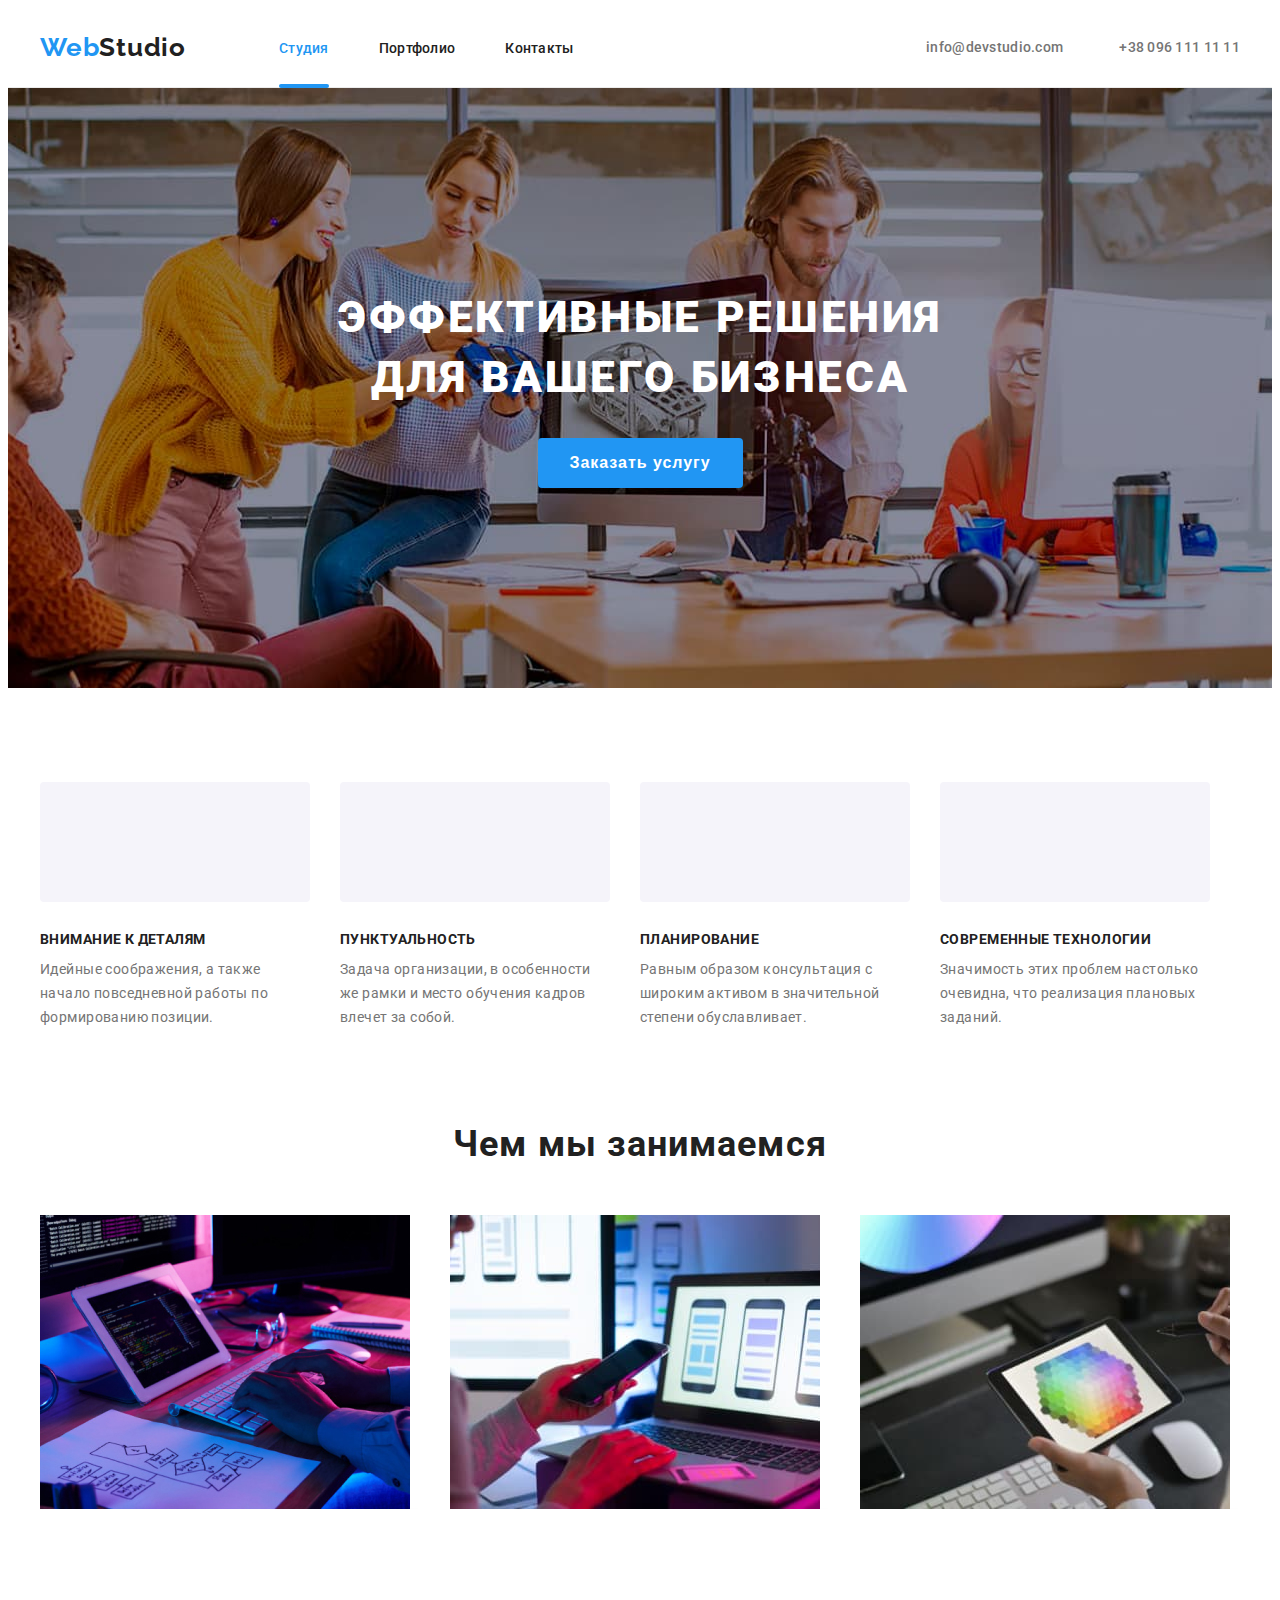
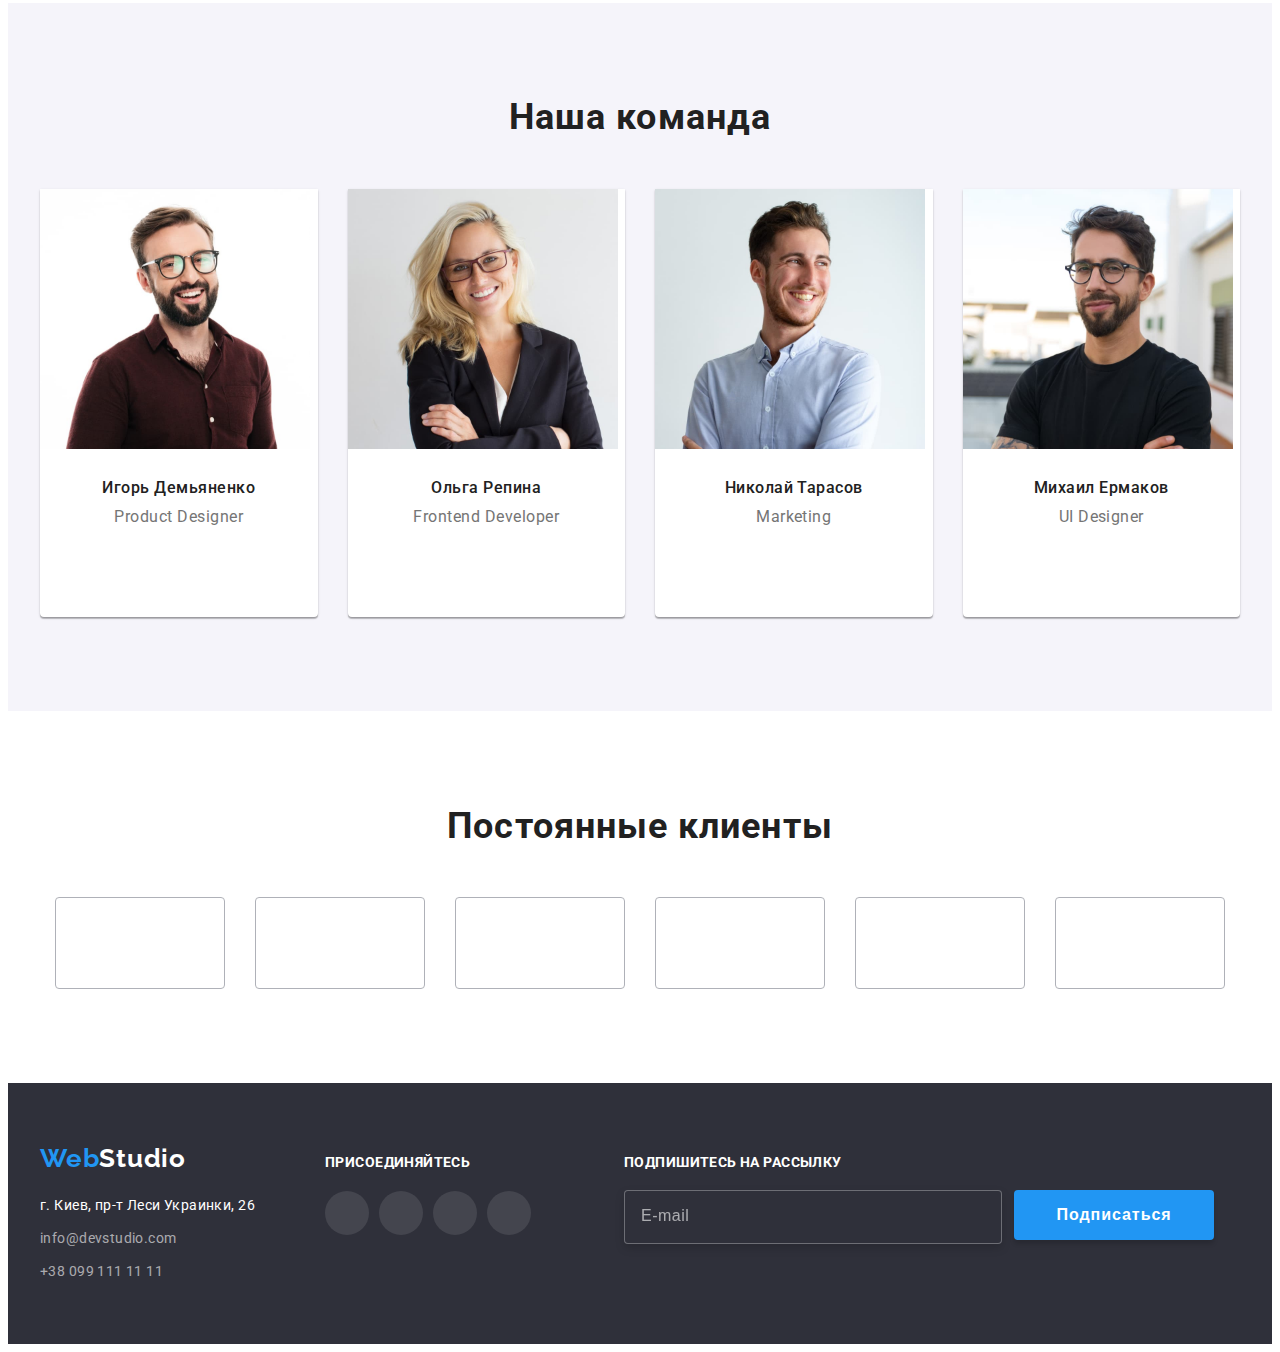
==== index.html @ c92bb2bb "HW-06" ====
<!DOCTYPE html>
<html lang="ru">

<head>
    <meta charset="UTF-8">
    <meta http-equiv="X-UA-Compatible" content="IE=edge">
    <meta name="viewport" content="width=device-width, initial-scale=1.0">
    <title>Web Studio</title>
    <!-- Custom styles start -->
    <link rel="stylesheet" href="./CSS/styles.css">
    <!-- Custom styles end -->
    <!-- fonts start -->
    <link rel="preconnect" href="https://fonts.googleapis.com">
    <link rel="preconnect" href="https://fonts.gstatic.com" crossorigin>
    <link
        href="https://fonts.googleapis.com/css2?family=Raleway:wght@700&family=Roboto:wght@400;500;700;900&display=swap"
        rel="stylesheet">
    <!-- fonts end-->
    <!-- Normalizer start -->
    <link rel="stylesheet" href="https://cdnjs.cloudflare.com/ajax/libs/modern-normalize/1.1.0/modern-normalize.min.css"
        integrity="sha512-wpPYUAdjBVSE4KJnH1VR1HeZfpl1ub8YT/NKx4PuQ5NmX2tKuGu6U/JRp5y+Y8XG2tV+wKQpNHVUX03MfMFn9Q=="
        crossorigin="anonymous" referrerpolicy="no-referrer" />
    <!-- Normalizer end -->
</head>

<body data-body>

    <!-- HEADER -->
    <header class="header">
        <div class="container header-container">
            <a class="logo header-logo link" href="./index.html">Web<span class="header-span">Studio</span></a>
            <nav class="nav-header">
                <ul class="header-list list">
                    <li class="header-list-item">
                        <a class="link header-link current-link" href="index.html">Студия</a>
                    </li>
                    <li class="header-list-item">
                        <a class="link header-link" href="portfolio.html">Портфолио</a>
                    </li>
                    <li class="header-list-item">
                        <a class="link header-link" href="Контакты">Контакты</a>
                    </li>
                </ul>
            </nav>
            <ul class="contact-list list">
                <li class="nav-item">
                    <a class="link contact-mail" href="mailto:info@devstudio.com">
                        <svg class="nav-icon" width="16px" height="12px">
                            <use href="./images/navigation.svg#icon-mail">
                            </use>
                        </svg>
                        info@devstudio.com</a>
                </li>
                <li class="nav-item">

                    <a class="link contact-tel" href="tel:+380961111111">
                        <svg class="nav-icon" width="16px" height="12px">
                            <use class href="./images//navigation.svg#icon-phone">
                            </use>
                        </svg>
                        +38 096 111 11 11</a>
                </li>
            </ul>

        </div>
    </header>
    <!-- MAIN CONTENT -->
    <main>
        <!-- HERO -->
        <section class="hero">
            <div class="container">
                <h1 class="hero-title">
                    Эффективные решения для вашего бизнеса
                </h1>
                <button class="btn hero-btn" type="button" data-modal-open>Заказать услугу</button>
            </div>
        </section>
        <!-- MODAL WINDOW -->
        <div class="backdrop is-hidden" data-modal>
            <div class="modal">
                <button class="modal-close-btn" type="button" data-modal-close>
                    <svg width="11" height="11">
                        <use href="./images/symbol.svg#icon-button-x"></use>
                    </svg>
                </button>
                <form class="modal-form">
                    <strong class="modal-title">Оставьте свои данные, мы вам перезвоним</strong>
                    <div class="modal-field">
                        <label for="name" class="form-label">Имя</label>
                        <div class="input-container">
                            <input type="text" name="name" id="name" class="form-item" autofocus>
                            <svg class="modal-svg" width="12px" height="12px">
                                <use href="./images/symbol.svg#icon-modal-name"></use>
                            </svg>
                        </div>
                    </div>
                    <div class="modal-field">
                        <label for="tel" class="form-label">Телефон</label>
                        <div class="input-container">
                            <input type="tel" name="tel" id="tel" class="form-item">
                            <svg class="modal-svg" width="12px" height="12px">
                                <use href="./images/symbol.svg#icon-modal-tel"></use>
                            </svg>
                        </div>
                    </div>
                    <div class="modal-field">
                        <label for="mail" class="form-label">Почта</label>
                        <div class="input-container">
                            <input type="email" name="mail" id="mail" class="form-item">
                            <svg class="modal-svg" width="12px" height="12px">
                                <use href="./images/symbol.svg#icon-modal-mail"></use>
                            </svg>
                        </div>
                    </div>
                        <label for="comment" class="form-label">Комментарий</label>
                        <textarea name="comment" id="comment" rows="10" placeholder="Введите текст" class="comment-item"></textarea>
                    <div class="modal-policy">
                        <input type="checkbox" name="policy" value="" id="policy">
                        <label for="policy" class="field-label">Соглашаюсь с рассылкой и принимаю Условия договора</label>
                    </div>
                    <div class="submit-button">
                        <button type="submit" class="submit">Отправить</button>
                    </div>
                </form>
            </div>

        </div>
        <!-- BENEFITS -->
        <section class="benefits">
            <div class="container">
                <ul class="benefits-list list">
                    <li class="link benefits-item">
                        <a class="benefits-link link" href="" target="_blank" rel="noopener noreferrer" aria-label="">
                            <svg class="benefits-icon" width="70px" height="70px">
                                <use href="./images/benefits.svg#icon-antenna"></use>
                            </svg>
                        </a>
                        <div class="benefits-container">
                            <h3 class="benefits-title">Внимание к деталям</h3>
                            <p class="text benefits-text">
                                Идейные соображения, а также начало повседневной работы по формированию позиции.
                            </p>
                        </div>
                    </li>

                    <li class="link benefits-item">
                        <a class="benefits-link link" href="" target="_blank" rel="noopener noreferrer" aria-label="">
                            <svg class="benefits-icon" width="70px" height="70px">
                                <use href="./images/benefits.svg#icon-clock"></use>
                            </svg>
                        </a>
                        <div class="benefits-container">
                            <h3 class="benefits-title">Пунктуальность</h3>
                            <p class="text benefits-text">
                                Задача организации, в особенности же рамки и место обучения кадров влечет за собой.
                            </p>
                        </div>
                    </li>

                    <li class="link benefits-item">
                        <a class="benefits-link link" href="" target="_blank" rel="noopener noreferrer" aria-label="">
                            <svg class="benefits-icon" width="70px" height="70px">
                                <use href="./images/benefits.svg#icon-diagram"></use>
                            </svg>
                        </a>
                        <div class="benefits-container">
                            <h3 class="benefits-title">Планирование</h3>
                            <p class="text benefits-text">
                                Равным образом консультация с широким активом в значительной степени обуславливает.
                            </p>
                        </div>
                    </li>

                    <li class="link benefits-item">
                        <a class="benefits-link link" href="" target="_blank" rel="noopener noreferrer" aria-label="">
                            <svg class="benefits-icon" width="70px" height="70px">
                                <use href="./images/benefits.svg#icon-astronaut"></use>
                            </svg>
                        </a>
                        <div class="benefits-container">
                            <h3 class="benefits-title">Современные технологии</h3>
                            <p class="text benefits-text">
                                Значимость этих проблем настолько очевидна, что реализация плановых заданий.
                            </p>
                        </div>
                    </li>

                </ul>
            </div>
        </section>
        <!-- ABOUT -->
        <section class="about">
            <div class="container">
                <h2 class="title about-title">
                    Чем мы занимаемся
                </h2>
                <ul class="about-list list card-set">
                    <li class="about-item card-set-item">
                        <img src="./images/page1/body/main/what_we_are_doing/img.jpg" alt="верстка" width="370"
                            height="294">
                        <div class="about-overlay">
                            <p class="overlay-descr">
                                Десктопные приложения
                            </p>
                        </div>
                    </li>
                    <li class="about-item card-set-item">
                        <img src="./images/page1/body/main/what_we_are_doing/img1.jpg" alt="дизайн" width="370"
                            height="294">
                        <div class="about-overlay">
                            <p class="overlay-descr">
                                Мобильные приложения
                            </p>
                        </div>
                    </li>
                    <li class="about-item card-set-item">
                        <img src="./images/page1/body/main/what_we_are_doing/img3.jpg" alt="зовнішнє оформлення"
                            width="370" height="294">
                        <div class="about-overlay">
                            <p class="overlay-descr">
                                Дизайнерские решения
                            </p>
                        </div>
                    </li>
                </ul>
            </div>
        </section>
        <!-- TEAM -->
        <section class="team">
            <div class="container">
                <h2 class="title team-title">
                    Наша команда
                </h2>
                <ul class="team-list list card-set">
                    <li class="workers card-set-item">
                        <img src="./images/page1/body/main/about_team/img4.jpg" alt="працівник 1" width="270"
                            height="260">
                        <div class="workers-container">
                            <h3 class="workers-name">Игорь Демьяненко</h3>
                            <p class="workers-descr" lang="en"> Product Designer</p>
                            <ul class="social-media-list list">
                                <li class="social-media-item">
                                    <a class="social-media-link link" href="" target="_blank" rel="noopener noreferrer"
                                        aria-label="instagram">
                                        <svg class="social-media-icon" width="20" height="20">
                                            <use href="./images/icons.svg#icon-instagram"></use>
                                        </svg>
                                    </a>
                                </li>
                                <li class="social-media-item">
                                    <a class="social-media-link link" href="http://" target="_blank"
                                        rel="noopener noreferrer" aria-label="twitter">
                                        <svg class="social-media-icon" width="20" height="20">
                                            <use href="./images/icons.svg#icon-twitter"></use>
                                        </svg>
                                    </a>
                                </li>
                                <li class="social-media-item">
                                    <a class="social-media-link link" href="http://" target="_blank"
                                        rel="noopener noreferrer" aria-label="facebook">
                                        <svg class="social-media-icon" width="20" height="20">
                                            <use href="./images/icons.svg#icon-facebook"></use>
                                        </svg>
                                    </a>
                                </li>
                                <li class="social-media-item">
                                    <a class="social-media-link link" href="http://" target="_blank"
                                        rel="noopener noreferrer" aria-label="linkedin">
                                        <svg class="social-media-icon" width="20" height="20">
                                            <use href="./images/icons.svg#icon-linkedin"></use>
                                        </svg>
                                    </a>
                                </li>
                            </ul>
                        </div>
                    </li>
                    <li class="workers card-set-item">
                        <img src="./images/page1/body/main/about_team/img5.jpg" alt="працівник 2" width="270"
                            height="260">
                        <div class="workers-container">
                            <h3 class="workers-name">Ольга Репина</h3>
                            <p class="workers-descr" lang="en">Frontend Developer</p>
                            <ul class="social-media-list list">
                                <li class="social-media-item">
                                    <a class="social-media-link link" href="" target="_blank" rel="noopener noreferrer"
                                        aria-label="instagram">
                                        <svg class="social-media-icon" width="20" height="20">
                                            <use href="./images/icons.svg#icon-instagram"></use>
                                        </svg>
                                    </a>
                                </li>
                                <li class="social-media-item">
                                    <a class="social-media-link link" href="http://" target="_blank"
                                        rel="noopener noreferrer" aria-label="twitter">
                                        <svg class="social-media-icon" width="20" height="20">
                                            <use href="./images/icons.svg#icon-twitter"></use>
                                        </svg>
                                    </a>
                                </li>
                                <li class="social-media-item">
                                    <a class="social-media-link link" href="http://" target="_blank"
                                        rel="noopener noreferrer" aria-label="facebook">
                                        <svg class="social-media-icon" width="20" height="20">
                                            <use href="./images/icons.svg#icon-facebook"></use>
                                        </svg>
                                    </a>
                                </li>
                                <li class="social-media-item">
                                    <a class="social-media-link link" href="http://" target="_blank"
                                        rel="noopener noreferrer" aria-label="linkedin">
                                        <svg class="social-media-icon" width="20" height="20">
                                            <use href="./images/icons.svg#icon-linkedin"></use>
                                        </svg>
                                    </a>
                                </li>
                            </ul>
                        </div>
                    </li>
                    <li class="workers card-set-item">
                        <img src="./images/page1/body/main/about_team/img6.jpg" alt="працівник 3" width="270"
                            height="260">
                        <div class="workers-container">
                            <h3 class="workers-name">Николай Тарасов</h3>
                            <p class="workers-descr" lang="en">Marketing</p>
                            <ul class="social-media-list list">
                                <li class="social-media-item">
                                    <a class="social-media-link link" href="" target="_blank" rel="noopener noreferrer"
                                        aria-label="instagram">
                                        <svg class="social-media-icon" width="20" height="20">
                                            <use href="./images/icons.svg#icon-instagram"></use>
                                        </svg>
                                    </a>
                                </li>
                                <li class="social-media-item">
                                    <a class="social-media-link link" href="http://" target="_blank"
                                        rel="noopener noreferrer" aria-label="twitter">
                                        <svg class="social-media-icon" width="20" height="20">
                                            <use href="./images/icons.svg#icon-twitter"></use>
                                        </svg>
                                    </a>
                                </li>
                                <li class="social-media-item">
                                    <a class="social-media-link link" href="http://" target="_blank"
                                        rel="noopener noreferrer" aria-label="facebook">
                                        <svg class="social-media-icon" width="20" height="20">
                                            <use href="./images/icons.svg#icon-facebook"></use>
                                        </svg>
                                    </a>
                                </li>
                                <li class="social-media-item">
                                    <a class="social-media-link link" href="http://" target="_blank"
                                        rel="noopener noreferrer" aria-label="linkedin">
                                        <svg class="social-media-icon" width="20" height="20">
                                            <use href="./images/icons.svg#icon-linkedin"></use>
                                        </svg>
                                    </a>
                                </li>
                            </ul>
                        </div>
                    </li>
                    <li class="workers card-set-item">
                        <img src="./images/page1/body/main/about_team/img7.jpg" alt="працівник 4" width="270"
                            height="260">
                        <div class="workers-container">
                            <h3 class="workers-name">Михаил Ермаков</h3>
                            <p class="workers-descr" lang="en">UI Designer</p>
                            <ul class="social-media-list list">
                                <li class="social-media-item">
                                    <a class="social-media-link link" href="" target="_blank" rel="noopener noreferrer"
                                        aria-label="instagram">
                                        <svg class="social-media-icon" width="20" height="20">
                                            <use href="./images/icons.svg#icon-instagram"></use>
                                        </svg>
                                    </a>
                                </li>
                                <li class="social-media-item">
                                    <a class="social-media-link link" href="http://" target="_blank"
                                        rel="noopener noreferrer" aria-label="twitter">
                                        <svg class="social-media-icon" width="20" height="20">
                                            <use href="./images/icons.svg#icon-twitter"></use>
                                        </svg>
                                    </a>
                                </li>
                                <li class="social-media-item">
                                    <a class="social-media-link link" href="http://" target="_blank"
                                        rel="noopener noreferrer" aria-label="facebook">
                                        <svg class="social-media-icon" width="20" height="20">
                                            <use href="./images/icons.svg#icon-facebook"></use>
                                        </svg>
                                    </a>
                                </li>
                                <li class="social-media-item">
                                    <a class="social-media-link link" href="http://" target="_blank"
                                        rel="noopener noreferrer" aria-label="linkedin">
                                        <svg class="social-media-icon" width="20" height="20">
                                            <use href="./images/icons.svg#icon-linkedin"></use>
                                        </svg>
                                    </a>
                                </li>
                            </ul>
                        </div>
                    </li>
                </ul>
            </div>
        </section>
        <section class="clients">
            <div class="container">
                <h2 class="title clients-title">
                    Постоянные клиенты
                </h2>
                <ul class="clients-list list card-set">
                    <li class="clients-item card-set-item link">
                        <a class="clients-link link" href="" target="_blank" rel="noopener noreferrer" aria-label="">
                            <svg class="clients-icon" width="106px" height="60px">
                                <use href="./images/symbol.svg#icon-logo1"></use>
                            </svg>
                        </a>
                    </li>
                    <li class="clients-item card-set-item link">
                        <a class="clients-link link" href="" target="_blank" rel="noopener noreferrer" aria-label="">
                            <svg class="clients-icon" width="106px" height="60px">
                                <use href="./images/symbol.svg#icon-logo2"></use>
                            </svg>
                        </a>
                    </li>
                    <li class="clients-item card-set-item link">
                        <a class="clients-link link" href="" target="_blank" rel="noopener noreferrer" aria-label="">
                            <svg class="clients-icon" width="106px" height="60px">
                                <use href="./images/symbol.svg#icon-logo3"></use>
                            </svg>
                        </a>
                    </li>
                    <li class="clients-item card-set-item link">
                        <a class="clients-link link" href="" target="_blank" rel="noopener noreferrer" aria-label="">
                            <svg class="clients-icon" width="106px" height="60px">
                                <use href="./images/symbol.svg#icon-logo4"></use>
                            </svg>
                        </a>
                    </li>
                    <li class="clients-item card-set-item link">
                        <a class="clients-link link" href="" target="_blank" rel="noopener noreferrer" aria-label="">
                            <svg class="clients-icon" width="106px" height="60px">
                                <use href="./images/symbol.svg#icon-logo5"></use>
                            </svg>
                        </a>
                    </li>
                    <li class="clients-item card-set-item link">
                        <a class="clients-link link" href="" target="_blank" rel="noopener noreferrer" aria-label="">
                            <svg class="clients-icon" width="106px" height="60px">
                                <use href="./images/symbol.svg#icon-logo6"></use>
                            </svg>
                        </a>
                    </li>
                </ul>
            </div>
        </section>
        <script src="./JS/modal.js"></script>
    </main>
    <!-- FOOTER-->
    <footer class="footer">
        <div class="container footer-container">
            <div class="footer-bg">
                <a class="footer-logo" href="./index.html">Web<span class="footer-span">Studio</span></a>
                <address class="address">
                    <ul class="address-list list">
                        <li class="address-descr"><a class="link address-loc" href="https://bit.ly/3pXMvUd"
                                target="_blank" rel="noopener noreferrer">
                                г. Киев, пр-т Леси Украинки, 26</a></li>
                        <li class="address-descr"><a class="link address-info"
                                href="mailto:info@devstudio.com">info@devstudio.com</a></li>
                        <li class="address-descr"><a class="link address-info" href="tel:+380991111111">+38 099 111 11
                                11</a></li>
                    </ul>
                </address>
            </div>
            <div class="footer-social-cont">
                <h3 class="footer-text">присоединяйтесь</h3>
                <ul class="footer-social-list list">
                    <li class="footer-media-item">
                        <a class="footer-media-link link" href="" target="_blank" rel="noopener noreferrer"
                            aria-label="instagram">
                            <svg class="footer-media-icon" width="20" height="20">
                                <use href="./images/icons.svg#icon-instagram"></use>
                            </svg>
                        </a>
                    </li>
                    <li class="footer-media-item">
                        <a class="footer-media-link link" href="" target="_blank" rel="noopener noreferrer"
                            aria-label="instagram">
                            <svg class="footer-media-icon" width="20" height="20">
                                <use href="./images/icons.svg#icon-twitter"></use>
                            </svg>
                        </a>
                    </li>
                    <li class="footer-media-item">
                        <a class="footer-media-link link" href="" target="_blank" rel="noopener noreferrer"
                            aria-label="instagram">
                            <svg class="footer-media-icon" width="20" height="20">
                                <use href="./images/icons.svg#icon-facebook"></use>
                            </svg>
                        </a>
                    </li>
                    <li class="footer-media-item">
                        <a class="footer-media-link link" href="" target="_blank" rel="noopener noreferrer"
                            aria-label="instagram">
                            <svg class="footer-media-icon" width="20" height="20">
                                <use href="./images/icons.svg#icon-linkedin"></use>
                            </svg>
                        </a>
                    </li>
                </ul>
            </div>
            <form class="subscribe-form">
                <p class="subscribe-title">Подпишитесь на рассылку</p>
                <div class="subscribe-container">
                    <input type="email" class="subscribe-mail" placeholder="E-mail">
                    <div class="subscribe-submit-container">
                        <button type="submit" class="subscribe-button">Подписаться</button>
                        <svg class="icon-send" width="24px" height="24px">
                            <use href="./images/symbol.svg#icon-send"></use>
                        </svg>
                    </div>
                </div>
            </form>
        </div>
    </footer>
</body>

</html>
---- CSS/styles.css ----
:root {
    /* fonts */
    --main-font: *Roboto*;
    --secondaty-font:
        font-family: 'Raleway', sans-serif;
    font-family: 'Roboto', sans-serif;

    /* text color*/
    --main-color: #212121;
    --second-color: #757575;
    --third-color: #2196F3;

    /*bg-color*/
    --bg-color-one: #2F303A;
    --bg-color-second: #2196F3;
    /*others */
    --items: 3;
    --indent: 30px;
    --anim-slow: 250ms cubic-bezier(0.4, 0, 0.2, 1) ease-in-out;
	--anim-fast: 250ms ease-in-out;
}

/* COOMON STYLES START */

body {
    font-family: 'Roboto';
    font-style: normal;
}
.no-scroll {
    overflow: hidden;
}
/* Reset */
h1,
h2,
h3,
h4,
p {
    margin: 0px;
}

img {
    display: block;
    max-width: 100%;
    height: auto;
}

/*Reset end*/

.link {
    text-decoration: none;

}

.list {
    list-style: none;
    display: flex;
    font-family: 'Roboto';
    font-style: normal;
    margin: 0px;
    padding: 0px;
}

/**
| =====================================
    сітка із застосуванням flex-box
| =====================================
*/
.card-set {
    display: flex;
    flex-wrap: wrap;
    margin: calc(-1 * var(--indent) / 2);
}

.card-set-item {
    flex-basis: calc((100% - (var(--indent)) * var(--items)) / var(--items));
    margin: calc(var(--indent) / 2);
}

/* COOMON STYLES END */

/* SECTION HEADER */
    .header {
        padding-top: 24px;
        padding-bottom: 24px;
        border-bottom: 1px solid #ECECEC;
    }

    .header-container {
        display: flex;
        align-items: center;
        justify-content: center;
    }

    .header-logo {
        font-family: 'Raleway';
        font-weight: 700;
        font-size: 26px;
        line-height: 1.2;
        letter-spacing: 0.03em;
        color: var(--third-color);
        display: flex;
        margin-right: 93px;

    }

    .header-span {
        color: var(--main-color)
    }

    .header-list {
        display: flex;
        align-items: center;
        padding-left: 0px;
    }

    .header-list-item:not(:last-child) {
        margin-right: 50px;
    }

    .contact-list {
        margin-left: auto;
        gap: 30px;
    }

    .header-link {
        color: var(--main-color);
        font-weight: 500;
        font-size: 14px;
        line-height: 1.14;
        letter-spacing: 0.02em;
    }

    .current-link {
        position: relative;
        color: #2196F3;
    }
    .current-link::after {
        content: "";
        position: absolute;
        bottom: 0;
        left: 0;

        transform: translateY(32px);

        display: inline-block;
        width: 100%;
        height: 4px;
            
        background: #2196F3;
        border-radius: 2px;
    }

    .contact-tel {
        color: var(--second-color);
        font-weight: 500;
        font-size: 14px;
        line-height: 1.14;
        letter-spacing: 0.02em;
        display: flex;
        align-items: center;
        gap: 10px;

    }

    .contact-mail {
        font-weight: 500;
        font-size: 14px;
        line-height: 1.14;
        letter-spacing: 0.02em;
        color: #757575;
        display: flex;
        align-items: center;
        gap: 10px;

    }


    .contact-mail:hover .nav-icon,
    .contact-mail:focus .nav-icon {
        fill: #188CE8;
    }

    .contact-tel:hover .nav-icon,
    .contact-tel:focus .nav-icon {
        fill: #188CE8;
    }

    .contact-mail:hover,
    .contact-mail:focus {
        color: #188CE8;
    }

    .contact-tel:hover,
    .contact-tel:focus {
        color: #188CE8;
    }

    .link:active {
        color: var(--third-color);
    }

    .header-link:hover,
    .header-link:focus {
        font-weight: 500;
        font-size: 14px;
        line-height: 1.14;
        letter-spacing: 0.02em;
        color: #188CE8;
    }

/* SECTION HEADER END */

/*SECTION HERO */

.hero {
    background: linear-gradient(to right, rgba(47, 48, 58, 0.4), rgba(47, 48, 58, 0.4));
    background-image: url(../images/page1/body/main/hero/bg-image.jpg);
    background-repeat: no-repeat;
    background-position: center;
    background-size: cover;
    background-color: rgba(47, 48, 58, 0.4);
    padding-top: 200px;
    padding-bottom: 200px;
    display: flex;
    flex-direction: column;
    align-items: center;
    justify-content: center;
}

.hero-title {
    font-family: 'Roboto';
    font-style: normal;
    width: 696px;
    font-weight: 900;
    font-size: 44px;
    line-height: 1.36;
    text-align: center;
    letter-spacing: 0.06em;
    text-transform: uppercase;
    color: #FFFFFF;
    margin-left: auto;
    margin-right: auto;
    margin-bottom: 30px;
}

.hero-btn {
    cursor: pointer;
    background-color: var(--bg-color-second);
    border: transparent;
    border-radius: 4px;
    color: #FFFFFF;
    font-weight: 700;
    font-size: 16px;
    line-height: 1.87;
    letter-spacing: 0.06em;
    margin-left: auto;
    margin-right: auto;
    padding: 10px 32px;
    display: flex;
}

/* SECTION HERO END */

/* MODAL WINDOW START */
    .backdrop {
        position: fixed;
        top: 0;
        left: 0;
        z-index: 1000;
        width: 100%;
        height: 100%;

        background-color: rgba(55, 57, 63, 0.230);

        opacity: 1;
        visibility: visible;
        pointer-events: initial;

        transition: opacity 250ms cubic-bezier(0.4, 0, 0.2, 1), visibility 250ms cubic-bezier(0.4, 0, 0.2, 1);
    }
    .backdrop.is-hidden {
        opacity: 0;
        visibility: hidden;
        pointer-events: none;
    }
    
    .modal {
        position: absolute;
        top: 50%;
        left: 50%;
        background-color: #FFFFFF;
        transform: translate(-50%, -50%);

        min-width: 528px;
        min-height: 581px;

        box-shadow: 0px 1px 3px rgba(0, 0, 0, 0.12), 0px 1px 1px rgba(0, 0, 0, 0.14), 0px 2px 1px rgba(0, 0, 0, 0.2);
        border-radius: 4px;
    }
    .modal-close-btn {
        position: absolute;
        top: 20px;
        right: 20px;
             
        display: flex;
        align-items: center;
        justify-content: center;

        transform: translate(50%, -50%);

        width: 30px;
        height: 30px;
        padding: 0;

        background: #FFFFFF;
        border: 1px solid rgba(0, 0, 0, 0.1);
        border-radius: 50%;
        cursor: pointer;
    }

    .modal-close-btn:hover {
        fill: #2196F3;
    }

    .modal-form {
        display: flex;
        flex-direction: column;
        padding: 40px;
    }
    .modal-field {
        display: flex;
        flex-direction: column;
        margin-bottom: 10px;
    }
    .input-container {
        position: relative;
    }

    .input-container:hover .form-item,
    .input-container:focus .form-item {
        border-color: #2196F3;
    }
    .input-container:hover .modal-svg,
    .input-container:focus .modal-svg {
        fill: #2196F3;
    }

    .modal-svg {
        position: absolute;
        top: 50%;
        left: 15px;

        transform: translateY(-50%);
    }

    .modal-title {
        display: flex;
        justify-content: center;
        text-align: center;
        margin-bottom: 18px;

        font-weight: 700;
        font-size: 20px;
        line-height: 23px;
        letter-spacing: 0.03em;

        color: #212121;
    }
    textarea {
        resize: none;
    }
    ::placeholder {
        font-weight: 400;
        font-size: 12px;
        line-height: 14px;
        letter-spacing: 0.01em;
        color: rgba(117, 117, 117, 0.5);
    }

    .form-label {
        margin-bottom: 4px;
        font-weight: 400;
        font-size: 12px;
        line-height: 14px;
        letter-spacing: 0.01em;
        color: #757575;

    }
    .form-item {
        height: 40px;
        width: 100%;
        border: 1px solid rgba(33, 33, 33, 0.2);
        border-radius: 4px;
        padding-left: 42px;
    }


    .comment-item {
        height: 120px;

        padding: 12px 16px;

        border: 1px solid rgba(33, 33, 33, 0.2);
        border-radius: 4px;
    }

    .field-label {
        font-weight: 400;
        font-size: 14px;
        line-height: 24px;  
        letter-spacing: 0.03em;

        color: #757575;
    }

    .modal-policy {
        margin-top: 20px;
        margin-bottom: 30px;
    }

    .submit-button {
        display: flex;
        align-items: center;
        text-align: center;
        margin-left: auto;
        margin-right: auto;


    }
    .submit {
        width: 200px;
        height: 50px;
        left: 700px;
        top: 712px;

        cursor: pointer;

        font-weight: 700;
        font-size: 16px;
        line-height: 30px;

        letter-spacing: 0.06em;

        color: #FFFFFF;
        background: #2196F3;
        box-shadow: 0px 4px 4px rgba(0, 0, 0, 0.15);
        border-radius: 4px;
        border-color: #2196F3;
        border: transparent;
    }
/* MODAL WINDOW END */

/* SECTION BENEFITS */

.benefits {
    padding: 94px 0px;
}

.benefits-list {
    display: flex;
    padding-left: 0px;
    gap: 30px;
}

.benefits-link {
    display: flex;
    justify-content: center;
    align-items: center;
    width: 270px;
    height: 120px;

    margin-bottom: 30px;

    background: #F5F4FA;
    border-radius: 4px;
}

.benefits-title {
    font-weight: 700;
    font-size: 14px;
    line-height: 1.14;
    letter-spacing: 0.03em;
    text-transform: uppercase;
    color: var(--main-color);
    margin-bottom: 10px;
}

.benefits-container {
    display: flex;
    flex-direction: column;
}

.benefits-text {
    font-weight: 400;
    font-size: 14px;
    line-height: 1.71;
    letter-spacing: 0.03em;
    color: var(--second-color);
    width: 270px;
}

/* SECTION BENEFITS END */

/* SECTION ABOUT */

.about {
    padding-bottom: 94px;
}

.about-title {
    font-weight: 700;
    font-size: 36px;
    line-height: 1.16;
    text-align: center;
    letter-spacing: 0.03em;
    color: var(--main-color);
    margin-bottom: 50px;
}

.about-item {
    position: relative;
    overflow: hidden;
}

.about-overlay {
    position: absolute;
    bottom: 0;
    left: 0;

    transform: translateY(100%);
    transition: transform 250ms cubic-bezier(0.4, 0, 0.2, 1);

    width: 100%;
    height: 70px;
    display: flex;
    align-items: center;
    justify-content: center;
    background: rgba(47, 48, 58, 0.8);
    box-shadow: 0px 4px 4px rgba(0, 0, 0, 0.25);
}

.about-item:hover .about-overlay {
    transform: translateY(0);
}

.overlay-descr {
    font-family: 'Roboto';
    font-style: normal;
    font-weight: 700;
    font-size: 14px;
    line-height: 1.14;
    color: #FFFFFF;
}

/* SECTION ABOUT END */

/* SECTION TEAM */

.team {
    padding: 94px 0px;
    background: #F5F4FA;
    display: flex;
    align-items: center;
    justify-content: center;
    flex-direction: column;
}

.team-title {
    font-weight: 700;
    font-size: 36px;
    line-height: 1.16;
    text-align: center;
    letter-spacing: 0.03em;
    color: var(--main-color);
    margin-bottom: 50px;
}

.workers {
    background: #FFFFFF;
    box-shadow: 0px 1px 3px rgba(0, 0, 0, 0.12), 0px 1px 1px rgba(0, 0, 0, 0.14), 0px 2px 1px rgba(0, 0, 0, 0.2);
    border-radius: 0px 0px 4px 4px;
    --items: 4;
}

.workers-container {
    padding: 30px 0px 30px 0px;
}

.workers-name {
    font-weight: 500;
    font-size: 16px;
    line-height: 1.18;
    text-align: center;
    letter-spacing: 0.03em;
    color: var(--main-color);
    margin-bottom: 10px;
}

.workers-descr {
    margin-bottom: 16px;
    font-weight: 400;
    font-size: 16px;
    line-height: 1.18;
    text-align: center;
    letter-spacing: 0.03em;
    color: var(--second-color);
}

.social-media-list {
    display: flex;
    justify-content: center;
    gap: 10px;
}

.social-media-link {
    display: flex;
    align-items: center;
    justify-content: center;
    background-color: #FFFFFF;
    border-radius: 50%;
    width: 44px;
    height: 44px;
}

.social-media-link:hover .social-media-icon,
.social-media-link:focus .social-media-icon {
    fill: #FFFFFF;
}

.social-media-icon {
    fill: #AFB1B8;
}

.social-media-link:hover,
.social-media-link:focus {
    background-color: #2196F3;
}

.clients {
    padding: 94px 0px;
    --indent: auto;
}

.clients-title {
    font-weight: 700;
    font-size: 36px;
    line-height: 42px;
    text-align: center;
    letter-spacing: 0.03em;

    color: #212121;
}

.clients-list {
    display: flex;
    justify-content: center;
    --items: 6;
    gap: 30px;
    margin-top: 50px;
}

.clients-item {
    box-sizing: border-box;
    margin: 0px;
    border: 1px solid #AFB1B8;
    border-radius: 4px;
    width: 170px;
    height: 92px;
}

.clients-icon {
    fill: #AFB1B8;
}

.clients-link {
    display: flex;
    align-items: center;
    justify-content: center;
    width: 100%;
    height: 100%;
}

.clients-link:hover .clients-icon,
.clients-link:focus .clients-icon {
    fill: #2196F3;
}

.clients-item:hover .clients-link,
.clients-item:focus .clients-link {
    border: 1px solid #2196F3;
}

/* SECTION TEAM END */

/* SECTION FOOTER */

.footer {
    background: var(--bg-color-one);
    padding: 60px 0px;
}

.footer-bg {
    display: flex;
    flex-direction: column;
    margin-right: 70px;
}

.footer-logo {
    font-family: 'Raleway';
    font-style: normal;
    text-decoration: none;
    font-weight: 700;
    font-size: 26px;
    line-height: 1.19;
    letter-spacing: 0.03em;
    color: var(--third-color);
    margin-bottom: 20px;
}

.footer-container {
    display: flex;
    align-items: baseline;
}

.footer-social-cont {
    display: flex;
    flex-direction: column;
    margin-right: 93px;
}

.footer-text {
    font-weight: 700;
    font-size: 14px;
    line-height: 1.14;
    letter-spacing: 0.03em;
    text-transform: uppercase;

    margin-bottom: 20px;

    color: #FFFFFF
}

.footer-media-link {
    display: flex;
    align-items: center;
    justify-content: center;
    background: rgba(255, 255, 255, 0.1);
    border-radius: 50%;
    width: 44px;
    height: 44px;
}

.footer-media-link:hover .footer-media-icon,
.footer-media-link:focus .footer-media-icon {
    fill: #FFFFFF;
}

.footer-media-link:hover,
.footer-media-link:focus {
    background-color: #2196F3;
}

.footer-media-icon {
    fill: #FFFFFF;
}

.footer-social-list {
    gap: 10px;
}

.footer-span {
    color: white;
}

.address-list {
    display: flex;
    flex-direction: column;

}

.address-loc {
    font-weight: 400;
    font-size: 14px;
    line-height: 1.71;
    letter-spacing: 0.03em;
    color: #FFFFFF;
}

.address-info {
    font-weight: 400;
    font-size: 14px;
    line-height: 1.71;
    letter-spacing: 0.03em;
    color: rgba(255, 255, 255, 0.6);
}

.address-descr:not(:last-child) {
    text-decoration: none;
    list-style: none;
    margin-bottom: 9px;
}

.subscribe-form {

}

.subscribe-title {
    font-weight: 700;
    font-size: 14px;
    line-height: 16px;
    letter-spacing: 0.03em;
    text-transform: uppercase;
    
    color: #FFFFFF;

    margin-bottom: 20px;
}

.subscribe-container {
    display: flex;
    gap: 12px;
}

.subscribe-mail {
    height: 50px;
    width: 358px;

    padding-left: 16px;

    color: white;
    background-color: #2F303A;

    border: 1px solid rgba(255, 255, 255, 0.3);
    filter: drop-shadow(0px 4px 4px rgba(0, 0, 0, 0.15));
    border-radius: 4px;   
}

.subscribe-mail::placeholder {
    font-weight: 400;
    font-size: 16px;
    line-height: 20px;
    display: flex;
    align-items: center;
    letter-spacing: 0.03em;

    color: rgba(255, 255, 255, 0.6);
}

.subscribe-submit-container {
    position: relative;
    gap: 10px;
}

.subscribe-button {
    min-width: 200px;
    height: 50px;

    cursor: pointer;

    background: #2196F3;
    box-shadow: 0px 4px 4px rgba(0, 0, 0, 0.15);
    border: transparent;
    border-radius: 4px;

    font-weight: 700;
    font-size: 16px;
    line-height: 30px;
    letter-spacing: 0.06em;

    color: #FFFFFF;

    padding: 0;
}

.icon-send {
    position: absolute;
    top: 50%;
    right: 8%;

    transform: translateY(-50%);
}

/* SECTION FOOTER END */

/* 
=================================================================================
                                 PAGE NUMBER 2  
=================================================================================
*/

/* SECTION HERO */
.main-content {
    display: flex;
    flex-wrap: wrap;
    justify-content: center;
    padding: 100px 0px 94px 0px;
}

.btns-container {
    display: flex;
    justify-content: center;
    margin-bottom: 50px;
}

.btns-list {
    display: flex;
    align-items: center;
}

.nav-btns:hover,
.nav-btns:focus {
    cursor: pointer;
    font-family: 'Roboto';
    font-weight: 500;
    font-size: 16px;
    line-height: 1.62;
    text-align: center;
    letter-spacing: 0.03em;
    color: #FFFFFF;
    background: var(--bg-color-second);
    box-shadow: 0px 3px 1px rgba(0, 0, 0, 0.1), 0px 1px 2px rgba(0, 0, 0, 0.08), 0px 2px 2px rgba(0, 0, 0, 0.12);
    border-radius: 4px;
}

.nav-btns {
    background: #F5F4FA;
    border-radius: 4px;
    font-family: 'Roboto';
    font-style: normal;
    font-weight: 500;
    font-size: 16px;
    line-height: 1.6;
    text-align: center;
    letter-spacing: 0.03em;
    color: var(--main-color);
    border-color: #F5F4FA;
    padding: 6px 22px;
    border: 0px;
    margin-left: 6px;
}

.photo-item {
    position: relative;
    width: 370px;
    background: #FFFFFF;
    border: 1px solid #EEEEEE;
    flex-direction: column;

    overflow: hidden;
}
.photo-item:hover .portfolio-overlay {
    transform: translateY(0);
    opacity: 1;
}
.portfolio-container {
    position: relative;
}

.portfolio-overlay {
    position: absolute;
    top: 0;
    left: 0;

    transform: translateY(100%);
    opacity: 0;

    width: 100%;
    height: 100%;

    display: flex;
    align-items: center;
    justify-content: center;
    background: rgba(33, 150, 243, 0.9);
    padding: 63px 24px;

    transition: transform 250ms cubic-bezier(0.4, 0, 0.2, 1);
}
.portfolio-descr {
    font-weight: 400;
    font-size: 18px;
    line-height: 1.6;
    letter-spacing: 0.03em;

    color: #FFFFFF;
}

.photo-item:hover,
.photo-item:focus {
    cursor: pointer;
    border: 1px solid #EEEEEE;
    box-shadow: 0px 1px 1px rgba(0, 0, 0, 0.12), 0px 4px 4px rgba(0, 0, 0, 0.06), 1px 4px 6px rgba(0, 0, 0, 0.16);
}

.descr-container {
    position: relative;
    overflow: hidden;
    background-color: #FFFFFF;
    padding: 20px 24px;
}

.photo-title {
    font-weight: 700;
    font-size: 18px;
    line-height: 2;
    letter-spacing: 0.06em;
    color: var(--main-color);
    display: flex;
}

.photo-descr {
    font-weight: 400;
    font-size: 16px;
    line-height: 1.87;
    letter-spacing: 0.03em;
    color: var(--second-color);
}

.current-btn {
    font-weight: 500;
    font-size: 16px;
    line-height: 1.62;
    text-align: center;
    letter-spacing: 0.03em;
    color: #FFFFFF;
    background: var(--bg-color-second);
    box-shadow: 0px 3px 1px rgba(0, 0, 0, 0.1), 0px 1px 2px rgba(0, 0, 0, 0.08), 0px 2px 2px rgba(0, 0, 0, 0.12);
    border-radius: 4px;
}

.container {
    width: 1200px;
    padding-left: 15px;
    padding-right: 15px;
    margin-left: auto;
    margin-right: auto;
}

/* SECTION HERO END */
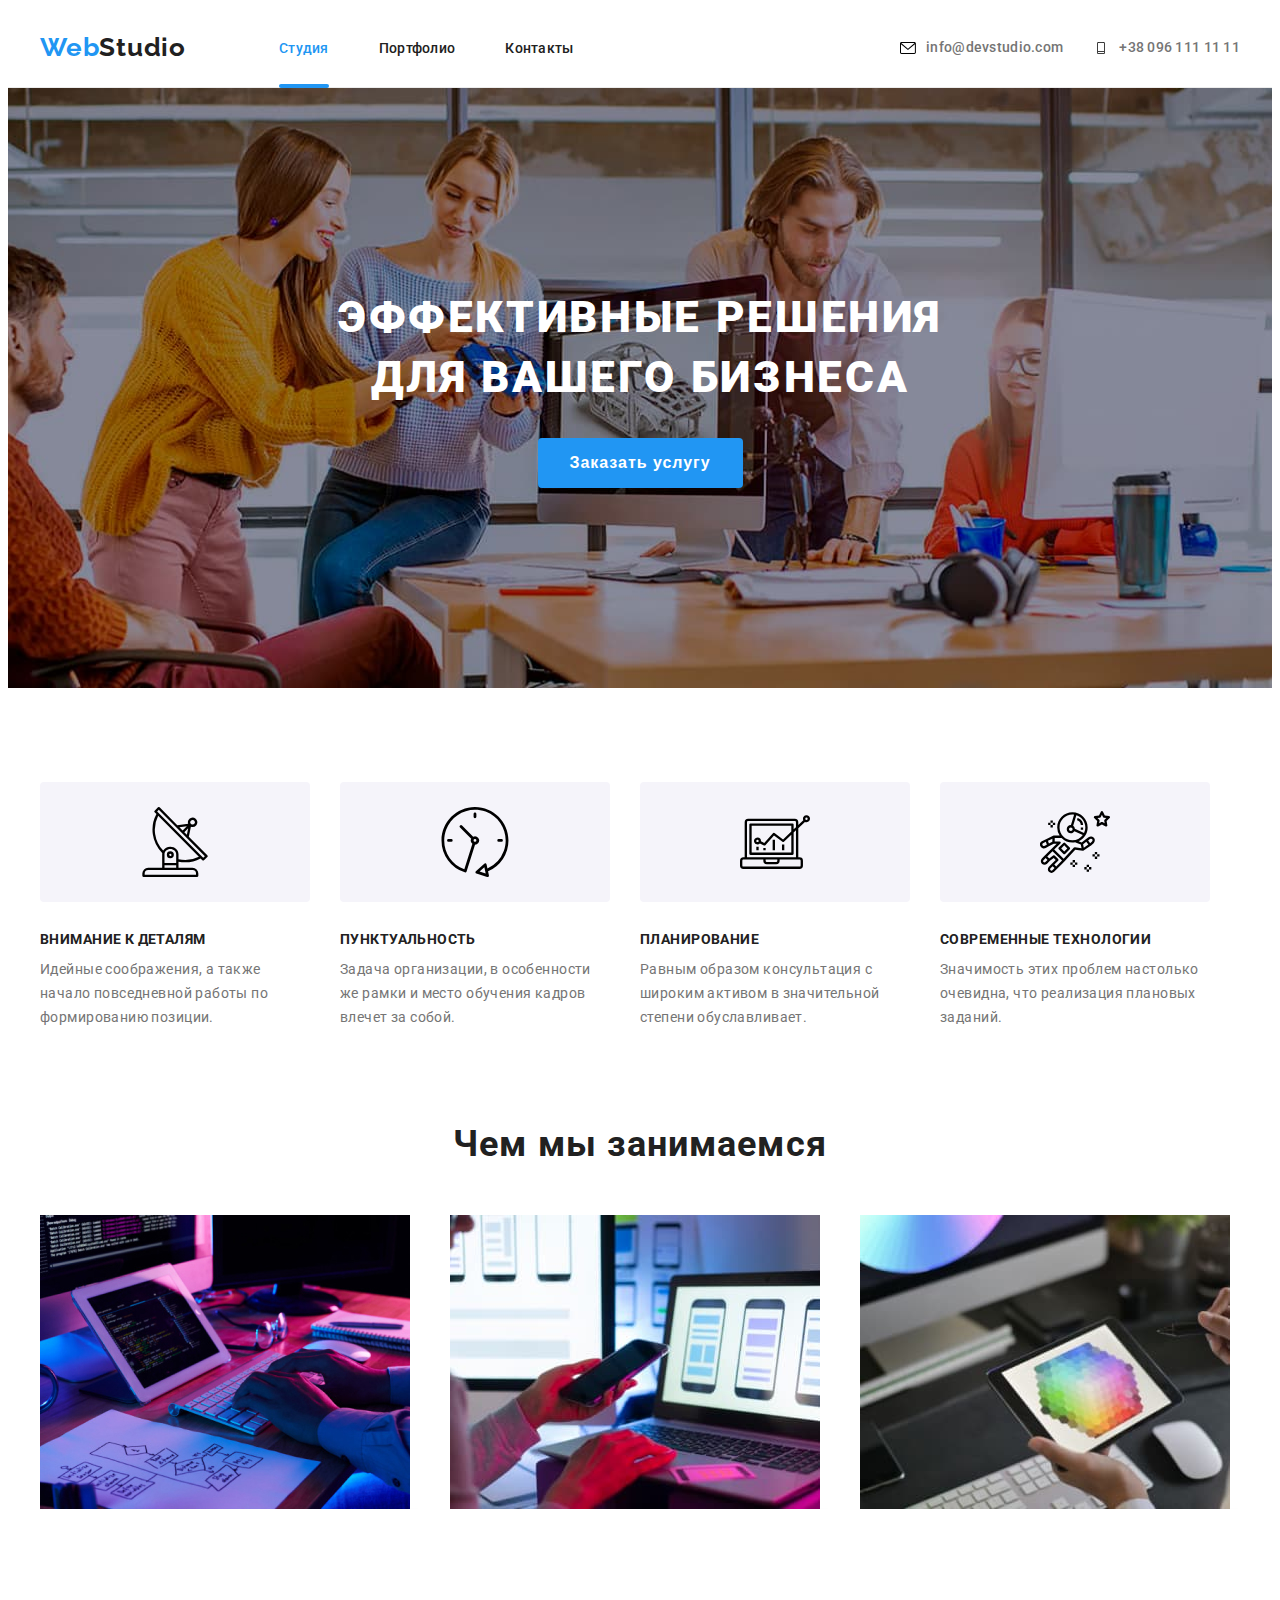
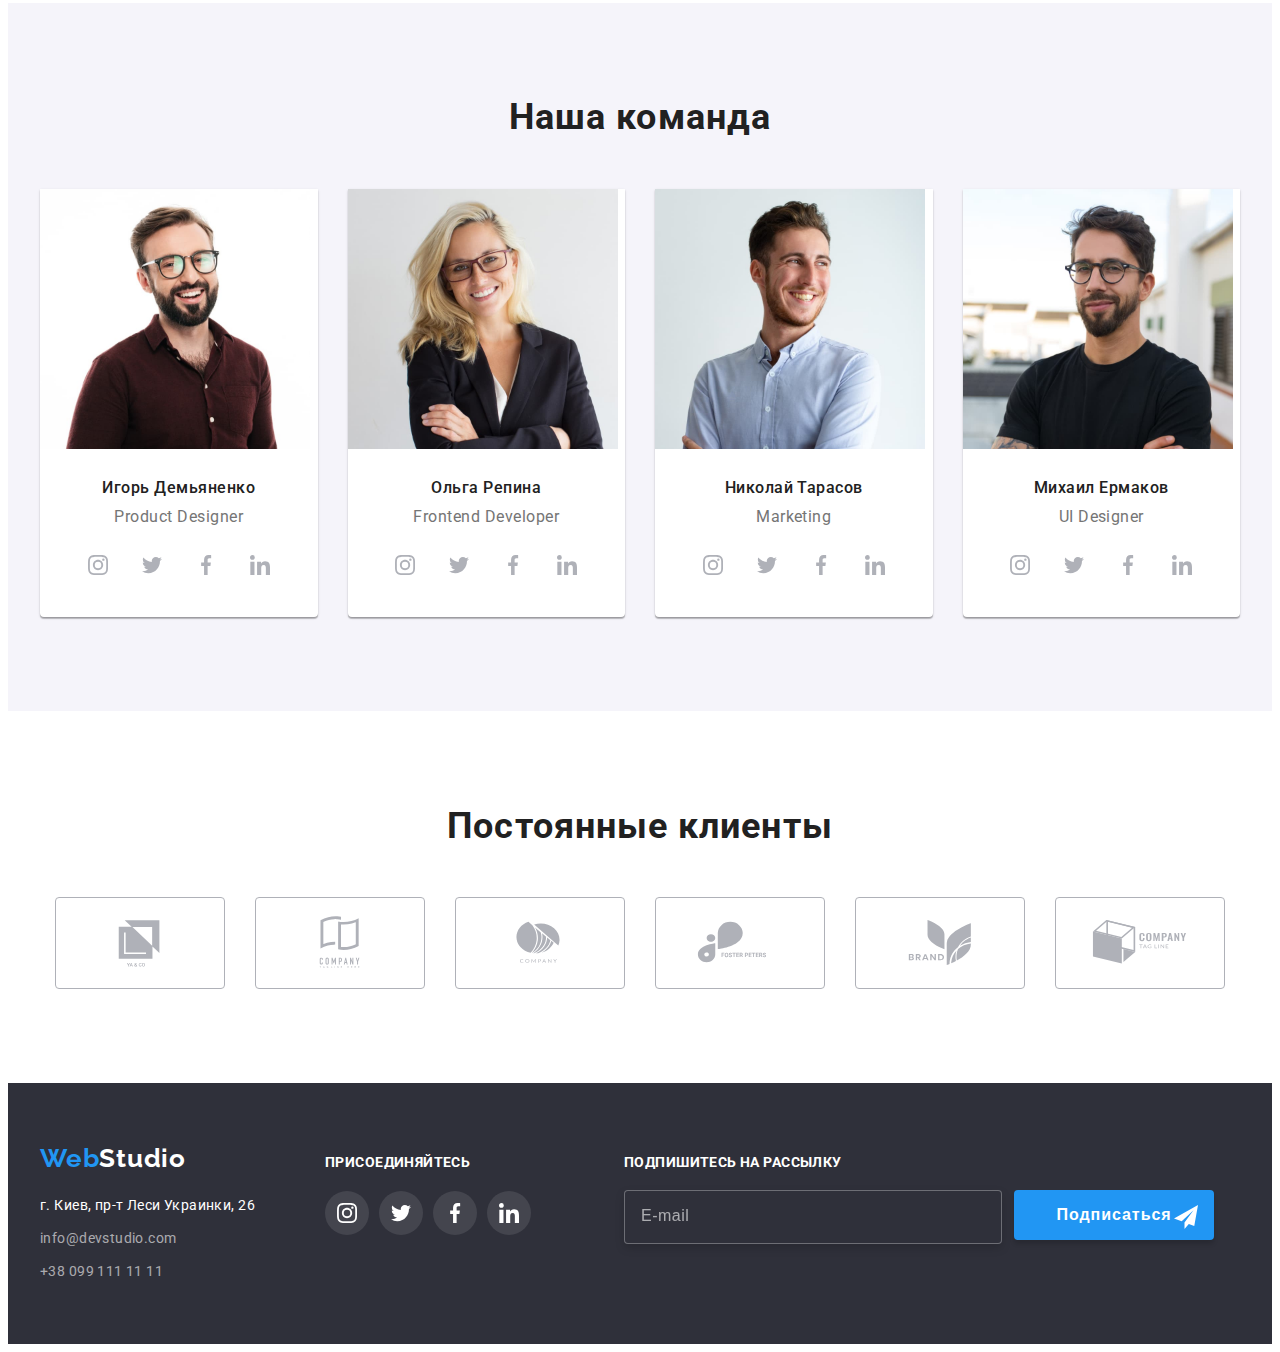
==== commit 3c091d3b: "updates" ====
--- a/index.html
+++ b/index.html
@@ -90,7 +90,7 @@
                         <div class="input-container">
                             <input type="text" name="name" id="name" class="form-item" autofocus>
                             <svg class="modal-svg" width="12px" height="12px">
-                                <use href="./images/symbol.svg#icon-modal-name"></use>
+                                <use class="vasyl" href="./images/symbol.svg#icon-modal-name"></use>
                             </svg>
                         </div>
                     </div>
--- a/CSS/styles.css
+++ b/CSS/styles.css
@@ -340,6 +340,7 @@
     .input-container:focus .form-item {
         border-color: #2196F3;
     }
+
     .input-container:hover .modal-svg,
     .input-container:focus .modal-svg {
         fill: #2196F3;
@@ -393,7 +394,6 @@
         border-radius: 4px;
         padding-left: 42px;
     }
-
 
     .comment-item {
         height: 120px;
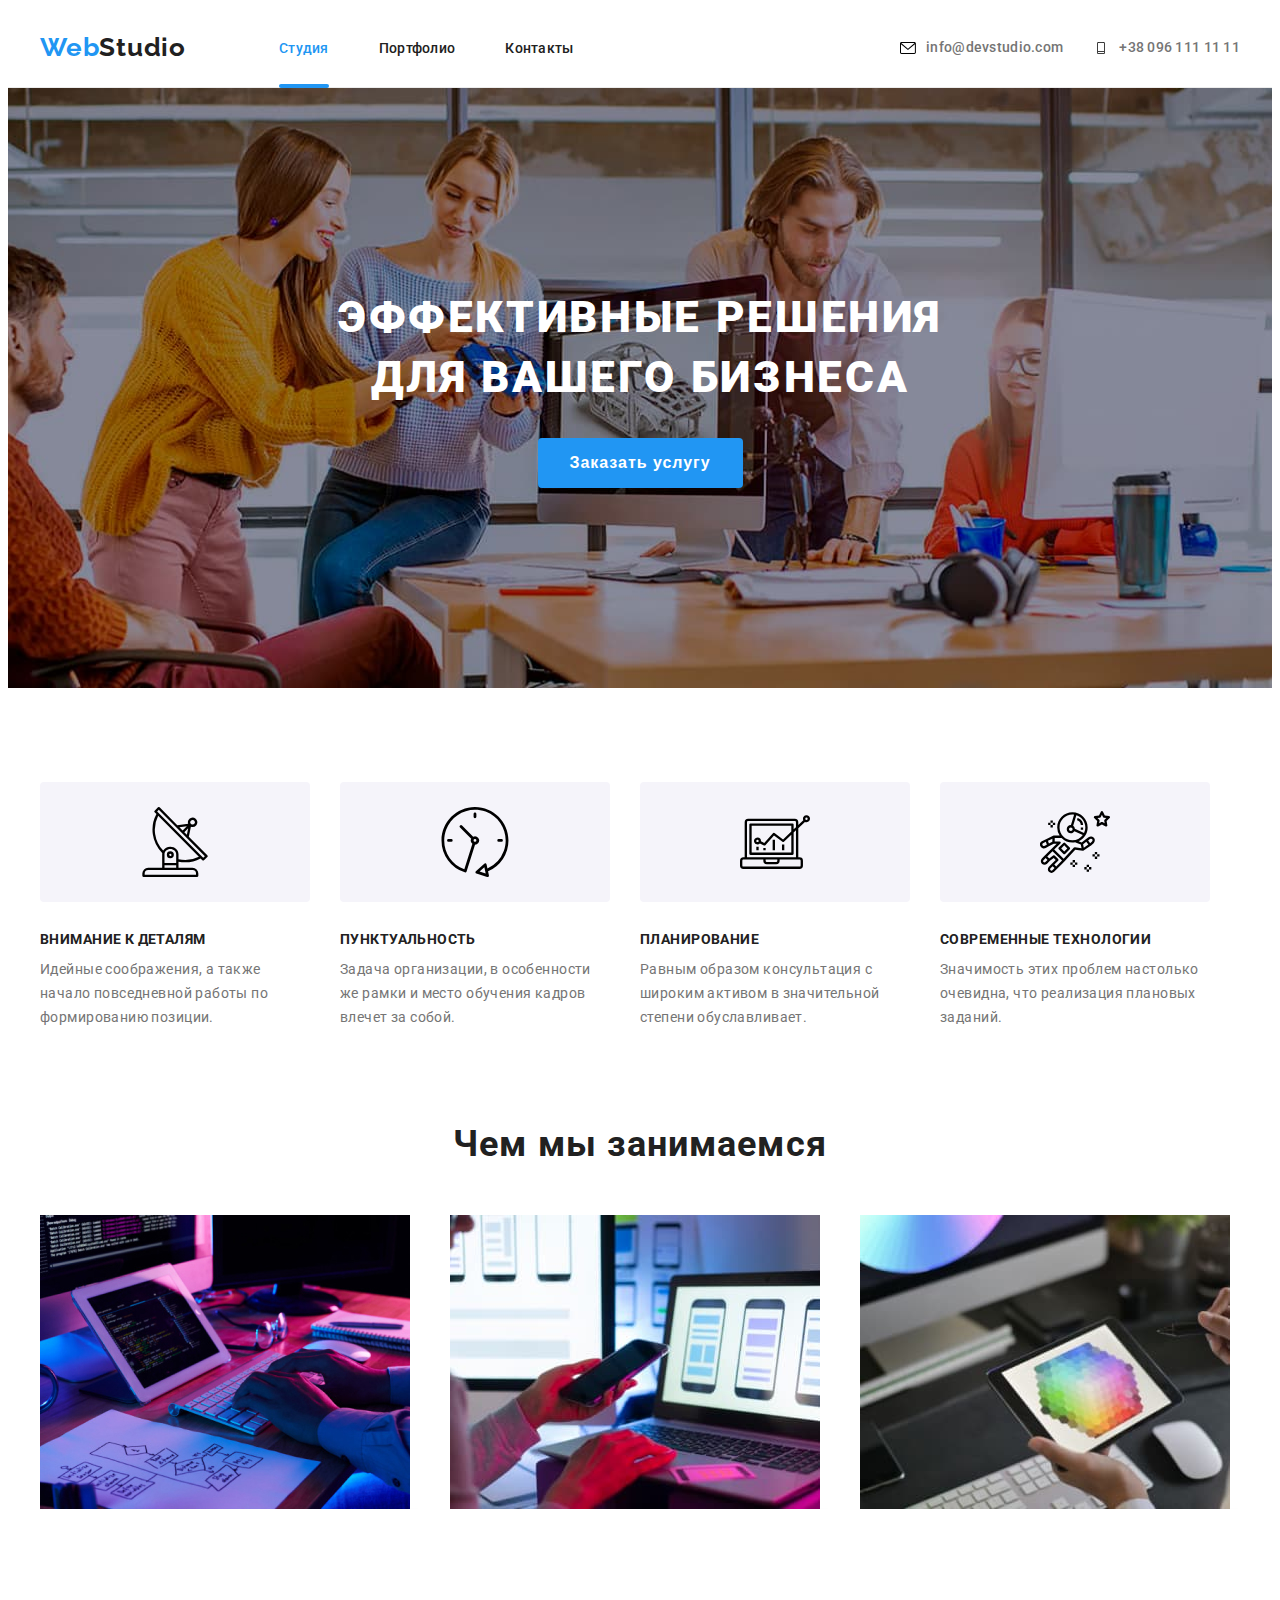
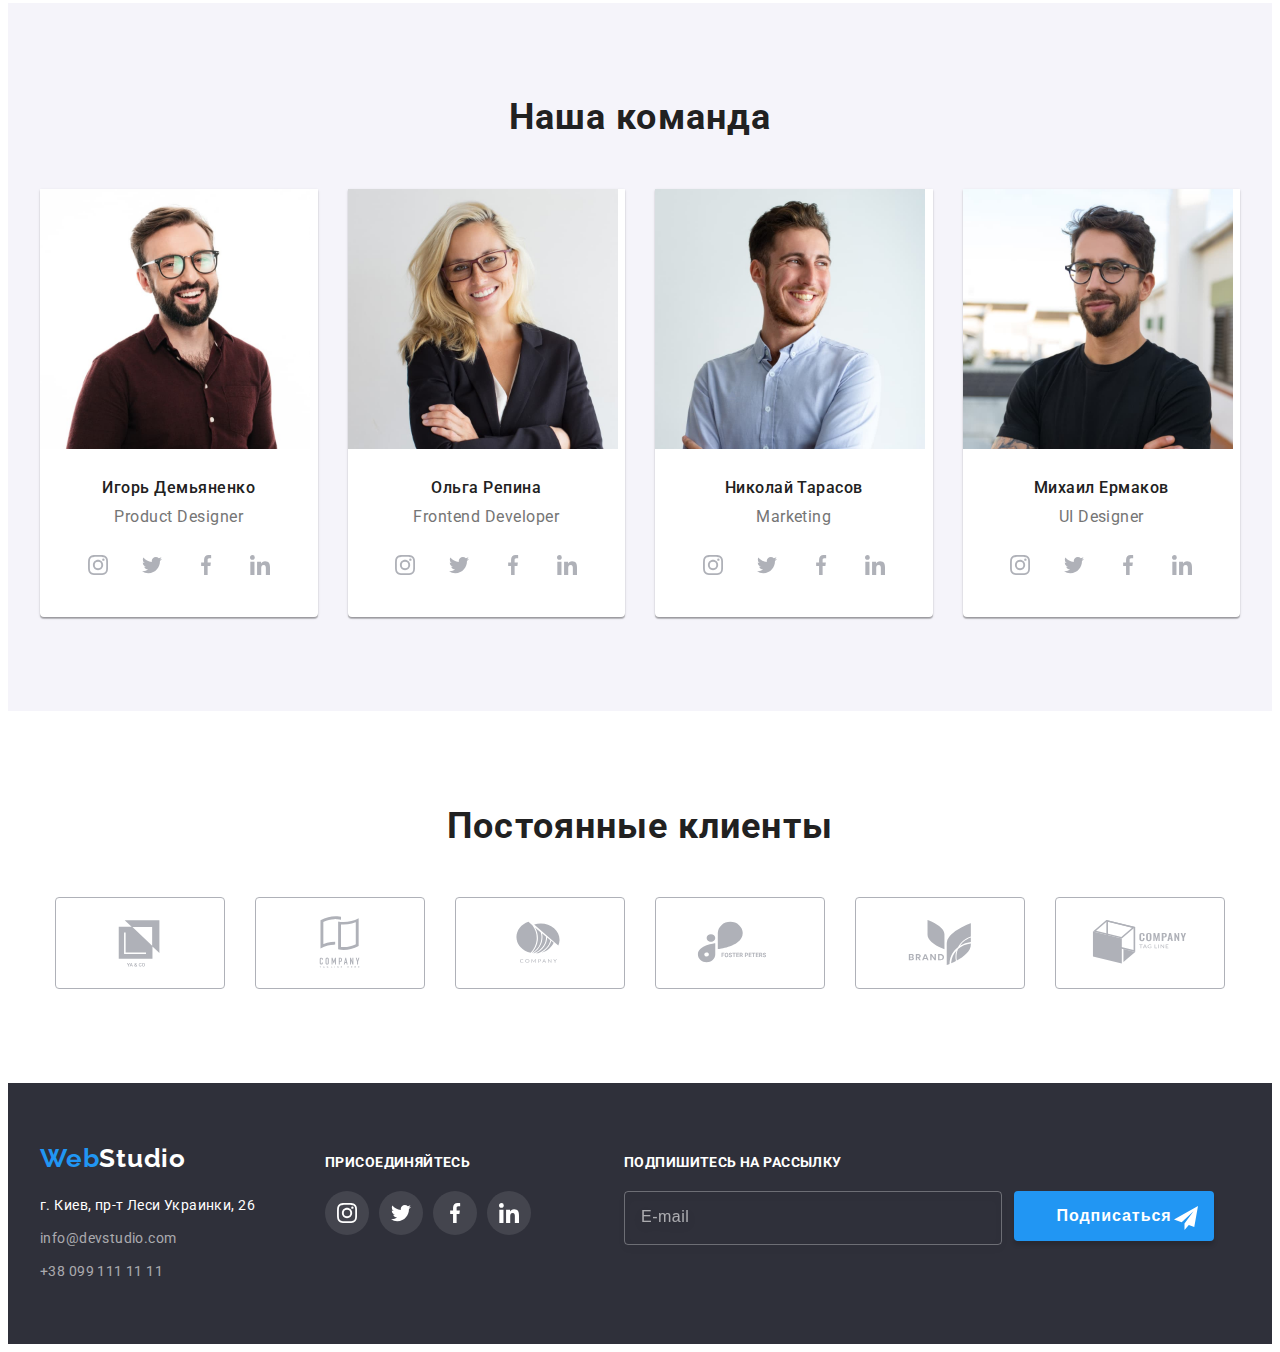
==== commit 831d65f9: "Updates" ====
--- a/index.html
+++ b/index.html
@@ -90,7 +90,7 @@
                         <div class="input-container">
                             <input type="text" name="name" id="name" class="form-item" autofocus>
                             <svg class="modal-svg" width="12px" height="12px">
-                                <use class="vasyl" href="./images/symbol.svg#icon-modal-name"></use>
+                                <use class="icon-name" href="./images/symbol.svg#icon-modal-name"></use>
                             </svg>
                         </div>
                     </div>
@@ -99,7 +99,7 @@
                         <div class="input-container">
                             <input type="tel" name="tel" id="tel" class="form-item">
                             <svg class="modal-svg" width="12px" height="12px">
-                                <use href="./images/symbol.svg#icon-modal-tel"></use>
+                                <use class="icon-tel" href="./images/symbol.svg#icon-modal-tel"></use>
                             </svg>
                         </div>
                     </div>
@@ -108,7 +108,7 @@
                         <div class="input-container">
                             <input type="email" name="mail" id="mail" class="form-item">
                             <svg class="modal-svg" width="12px" height="12px">
-                                <use href="./images/symbol.svg#icon-modal-mail"></use>
+                                <use class="icon-email" href="./images/symbol.svg#icon-modal-mail"></use>
                             </svg>
                         </div>
                     </div>
--- a/CSS/styles.css
+++ b/CSS/styles.css
@@ -335,23 +335,17 @@
     .input-container {
         position: relative;
     }
-
-    .input-container:hover .form-item,
-    .input-container:focus .form-item {
-        border-color: #2196F3;
-    }
-
-    .input-container:hover .modal-svg,
-    .input-container:focus .modal-svg {
-        fill: #2196F3;
-    }
-
+    
     .modal-svg {
         position: absolute;
         top: 50%;
         left: 15px;
 
         transform: translateY(-50%);
+    }
+
+    .form-item:focus + .modal-svg {
+        fill: #188CE8;
     }
 
     .modal-title {
@@ -362,7 +356,7 @@
 
         font-weight: 700;
         font-size: 20px;
-        line-height: 23px;
+        line-height: 1.15;
         letter-spacing: 0.03em;
 
         color: #212121;
@@ -373,7 +367,7 @@
     ::placeholder {
         font-weight: 400;
         font-size: 12px;
-        line-height: 14px;
+        line-height: 1.17;
         letter-spacing: 0.01em;
         color: rgba(117, 117, 117, 0.5);
     }
@@ -382,7 +376,7 @@
         margin-bottom: 4px;
         font-weight: 400;
         font-size: 12px;
-        line-height: 14px;
+        line-height: 1.17;
         letter-spacing: 0.01em;
         color: #757575;
 
@@ -393,6 +387,9 @@
         border: 1px solid rgba(33, 33, 33, 0.2);
         border-radius: 4px;
         padding-left: 42px;
+
+        outline: transparent;
+        transition: border-color 250ms cubic-bezier(0.4, 0, 0.2, 1);
     }
 
     .comment-item {
@@ -402,12 +399,29 @@
 
         border: 1px solid rgba(33, 33, 33, 0.2);
         border-radius: 4px;
+        outline: transparent;
+    }
+
+    .input-container:focus .form-item {
+        border-color: #2196F3;
+    }
+
+    .input-container:focus .modal-svg {
+        fill: #2196F3;
+    }
+
+    .form-item:focus {
+        border-color: #2196F3;
+    }
+
+    .comment-item:focus {
+        border-color: #2196F3;
     }
 
     .field-label {
         font-weight: 400;
         font-size: 14px;
-        line-height: 24px;  
+        line-height: 1.7;  
         letter-spacing: 0.03em;
 
         color: #757575;
@@ -437,7 +451,7 @@
 
         font-weight: 700;
         font-size: 16px;
-        line-height: 30px;
+        line-height: 1.87;
 
         letter-spacing: 0.06em;
 
@@ -644,7 +658,7 @@
 .clients-title {
     font-weight: 700;
     font-size: 36px;
-    line-height: 42px;
+    line-height: 1.17;
     text-align: center;
     letter-spacing: 0.03em;
 
@@ -807,7 +821,7 @@
 .subscribe-title {
     font-weight: 700;
     font-size: 14px;
-    line-height: 16px;
+    line-height: 1.14;
     letter-spacing: 0.03em;
     text-transform: uppercase;
     
@@ -828,7 +842,7 @@
     padding-left: 16px;
 
     color: white;
-    background-color: #2F303A;
+    background-color: transparent;
 
     border: 1px solid rgba(255, 255, 255, 0.3);
     filter: drop-shadow(0px 4px 4px rgba(0, 0, 0, 0.15));
@@ -838,7 +852,7 @@
 .subscribe-mail::placeholder {
     font-weight: 400;
     font-size: 16px;
-    line-height: 20px;
+    line-height: 1.25;
     display: flex;
     align-items: center;
     letter-spacing: 0.03em;
@@ -864,7 +878,7 @@
 
     font-weight: 700;
     font-size: 16px;
-    line-height: 30px;
+    line-height: 1.87;
     letter-spacing: 0.06em;
 
     color: #FFFFFF;
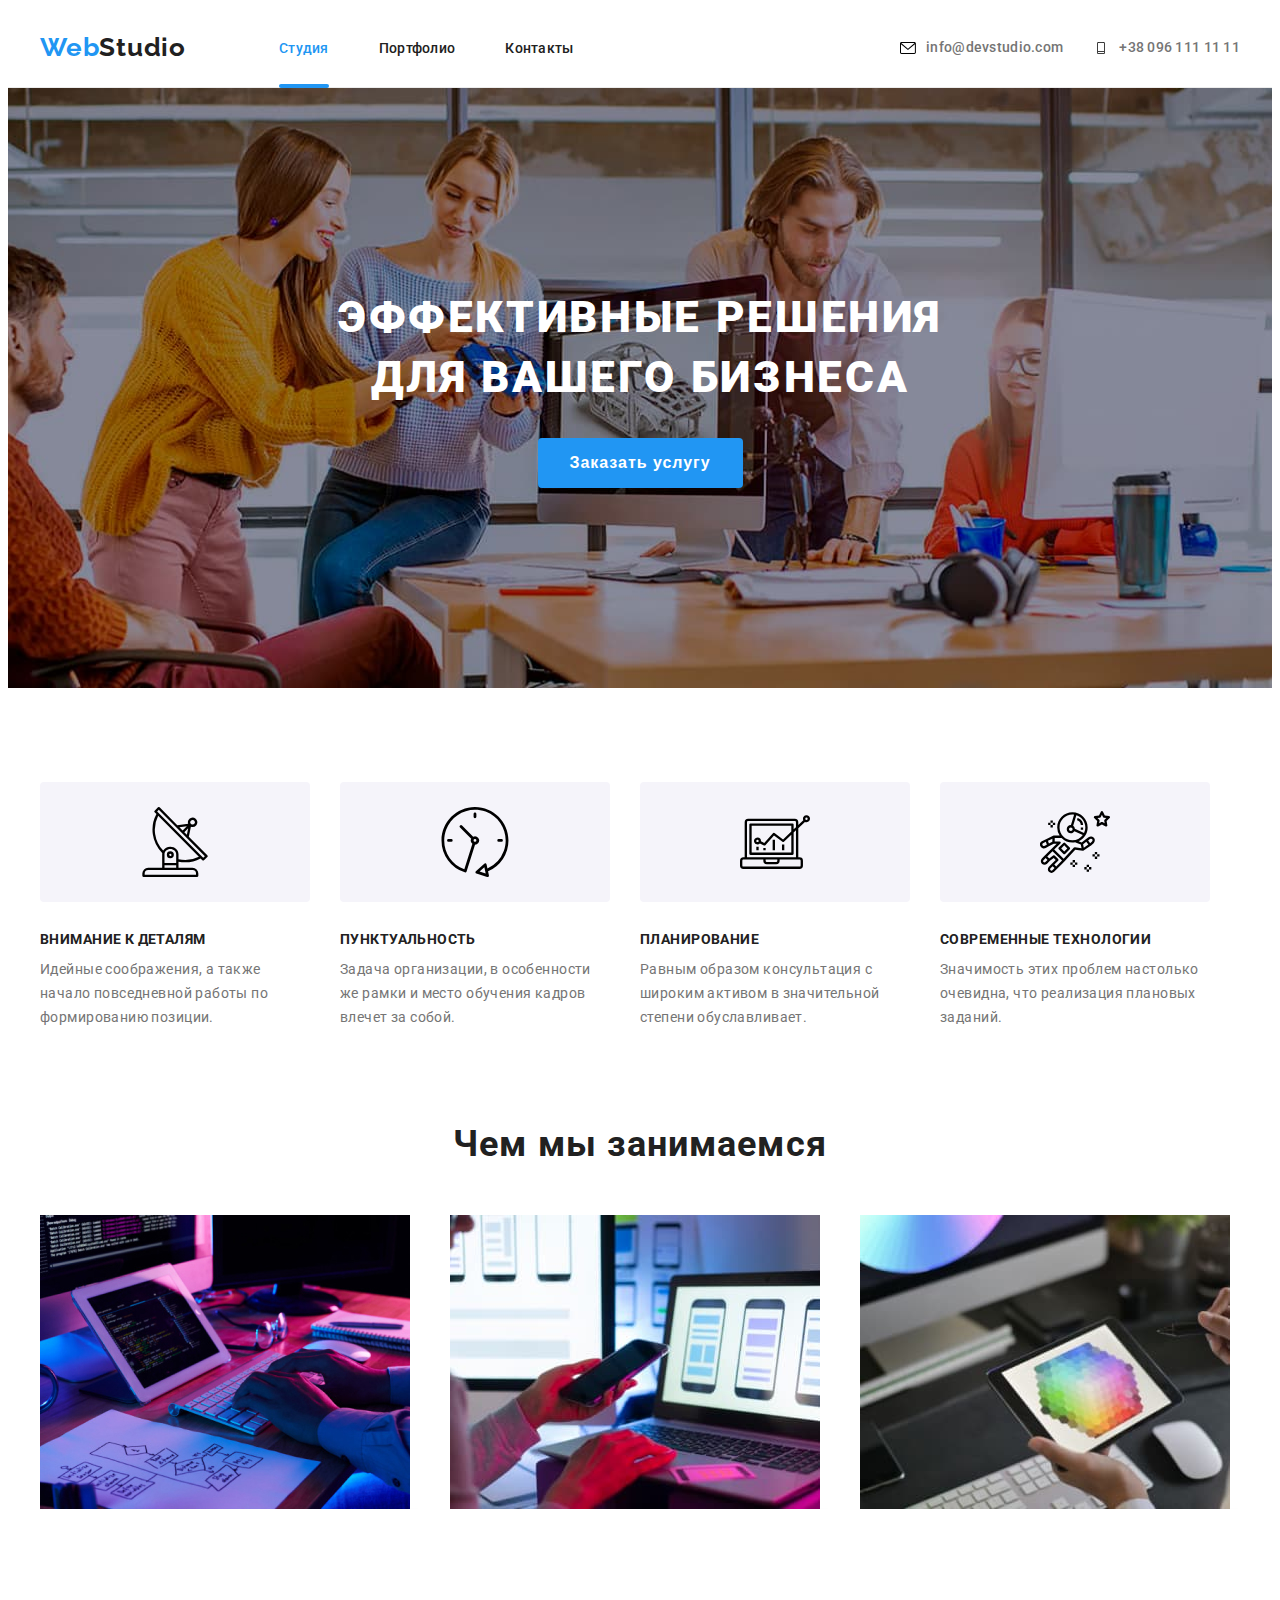
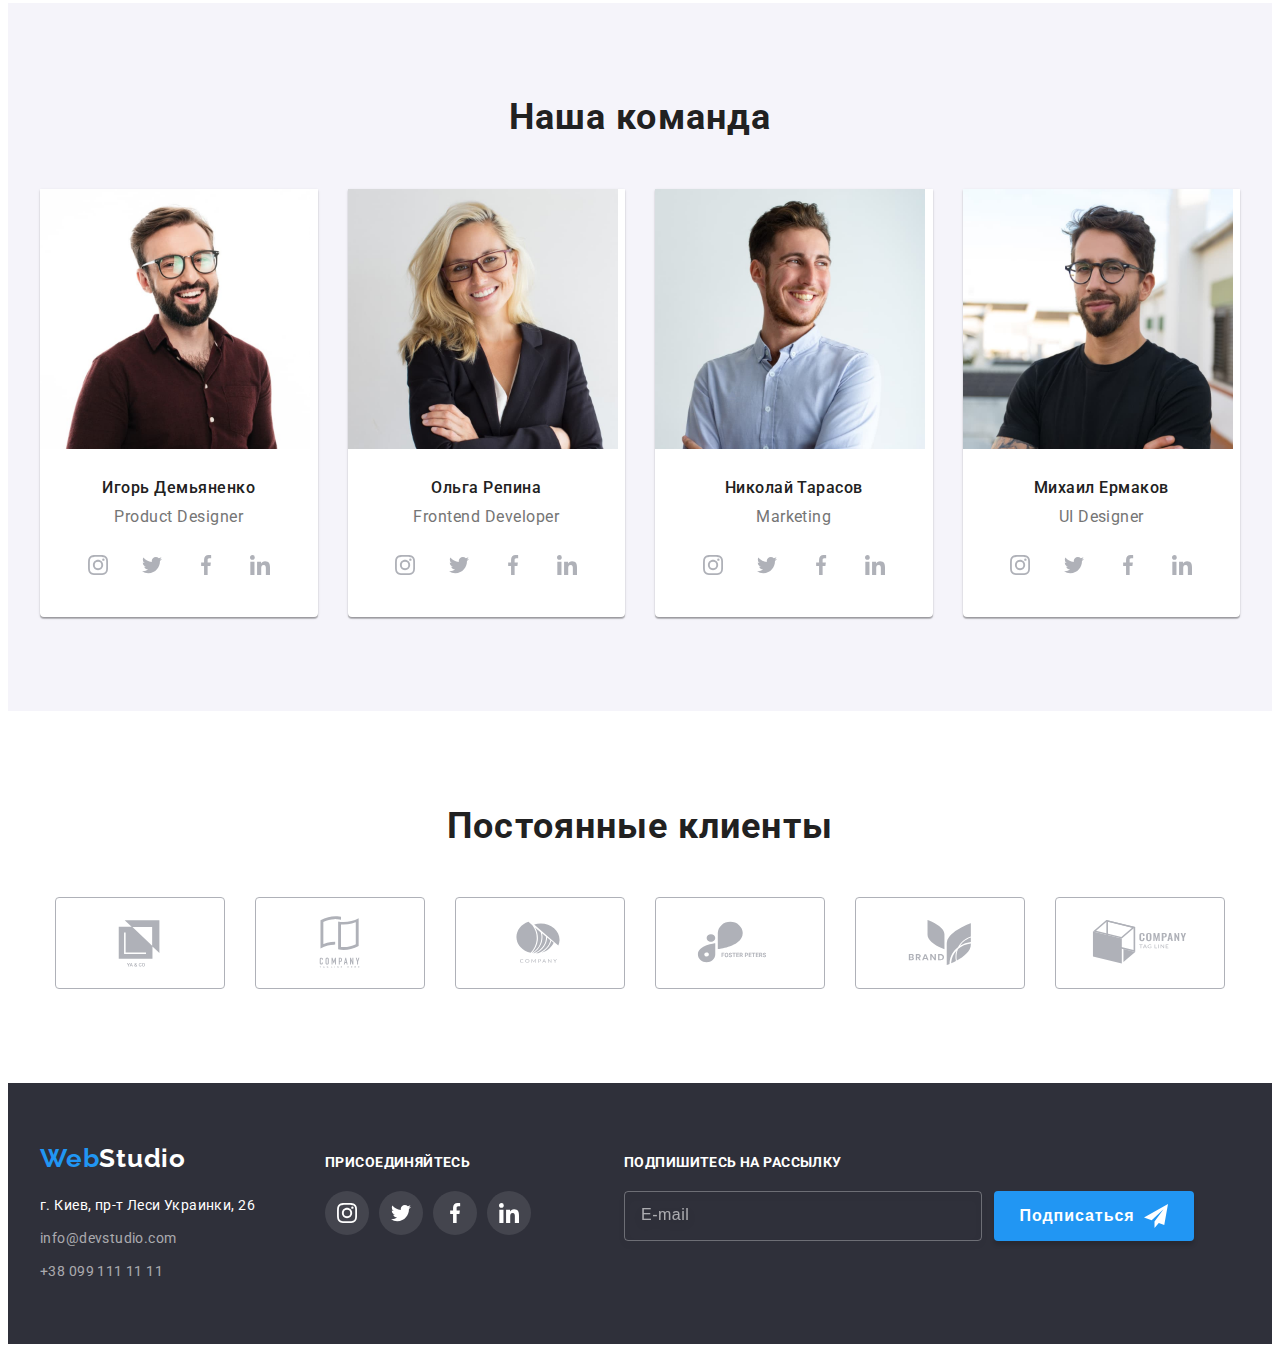
==== commit 28a00279: "fixed bags" ====
--- a/index.html
+++ b/index.html
@@ -112,18 +112,26 @@
                             </svg>
                         </div>
                     </div>
+                    <div class="modal-field">
                         <label for="comment" class="form-label">Комментарий</label>
                         <textarea name="comment" id="comment" rows="10" placeholder="Введите текст" class="comment-item"></textarea>
+                    </div>
                     <div class="modal-policy">
-                        <input type="checkbox" name="policy" value="" id="policy">
-                        <label for="policy" class="field-label">Соглашаюсь с рассылкой и принимаю Условия договора</label>
+                        <label class="agreement-container">
+                            <input class="form-checkbox-input" type="checkbox" name="" value="" id="policy">
+                            <span class="custom-checkbox-container">
+                                <svg class="checkbox-icon" width="11px" height="8px">
+                                    <use href="./images/checkbox.svg#icon-checkbox" class="checkbox-icon-link"></use>
+                                </svg>
+                            </span>
+                            <span class="field-label">Соглашаюсь с рассылкой и принимаю <span class="agreements">Условия договора</span></span>
+                        </label>
                     </div>
                     <div class="submit-button">
                         <button type="submit" class="submit">Отправить</button>
                     </div>
                 </form>
             </div>
-
         </div>
         <!-- BENEFITS -->
         <section class="benefits">
@@ -403,6 +411,7 @@
                 </ul>
             </div>
         </section>
+        <!-- CLIENTS -->     
         <section class="clients">
             <div class="container">
                 <h2 class="title clients-title">
--- a/CSS/styles.css
+++ b/CSS/styles.css
@@ -22,59 +22,59 @@
 
 /* COOMON STYLES START */
 
-body {
-    font-family: 'Roboto';
-    font-style: normal;
-}
-.no-scroll {
-    overflow: hidden;
-}
+    body {
+        font-family: 'Roboto';
+        font-style: normal;
+    }
+    .no-scroll {
+        overflow: hidden;
+    }
 /* Reset */
-h1,
-h2,
-h3,
-h4,
-p {
-    margin: 0px;
-}
-
-img {
-    display: block;
-    max-width: 100%;
-    height: auto;
-}
+    h1,
+    h2,
+    h3,
+    h4,
+    p {
+        margin: 0px;
+    }
+
+    img {
+        display: block;
+        max-width: 100%;
+        height: auto;
+    }
 
 /*Reset end*/
 
-.link {
-    text-decoration: none;
-
-}
-
-.list {
-    list-style: none;
-    display: flex;
-    font-family: 'Roboto';
-    font-style: normal;
-    margin: 0px;
-    padding: 0px;
-}
+    .link {
+        text-decoration: none;
+
+    }
+
+    .list {
+        list-style: none;
+        display: flex;
+        font-family: 'Roboto';
+        font-style: normal;
+        margin: 0px;
+        padding: 0px;
+    }
 
 /**
 | =====================================
     сітка із застосуванням flex-box
 | =====================================
 */
-.card-set {
-    display: flex;
-    flex-wrap: wrap;
-    margin: calc(-1 * var(--indent) / 2);
-}
-
-.card-set-item {
-    flex-basis: calc((100% - (var(--indent)) * var(--items)) / var(--items));
-    margin: calc(var(--indent) / 2);
-}
+    .card-set {
+        display: flex;
+        flex-wrap: wrap;
+        margin: calc(-1 * var(--indent) / 2);
+    }
+
+    .card-set-item {
+        flex-basis: calc((100% - (var(--indent)) * var(--items)) / var(--items));
+        margin: calc(var(--indent) / 2);
+    }
 
 /* COOMON STYLES END */
 
@@ -212,52 +212,51 @@
 
 /*SECTION HERO */
 
-.hero {
-    background: linear-gradient(to right, rgba(47, 48, 58, 0.4), rgba(47, 48, 58, 0.4));
-    background-image: url(../images/page1/body/main/hero/bg-image.jpg);
-    background-repeat: no-repeat;
-    background-position: center;
-    background-size: cover;
-    background-color: rgba(47, 48, 58, 0.4);
-    padding-top: 200px;
-    padding-bottom: 200px;
-    display: flex;
-    flex-direction: column;
-    align-items: center;
-    justify-content: center;
-}
-
-.hero-title {
-    font-family: 'Roboto';
-    font-style: normal;
-    width: 696px;
-    font-weight: 900;
-    font-size: 44px;
-    line-height: 1.36;
-    text-align: center;
-    letter-spacing: 0.06em;
-    text-transform: uppercase;
-    color: #FFFFFF;
-    margin-left: auto;
-    margin-right: auto;
-    margin-bottom: 30px;
-}
-
-.hero-btn {
-    cursor: pointer;
-    background-color: var(--bg-color-second);
-    border: transparent;
-    border-radius: 4px;
-    color: #FFFFFF;
-    font-weight: 700;
-    font-size: 16px;
-    line-height: 1.87;
-    letter-spacing: 0.06em;
-    margin-left: auto;
-    margin-right: auto;
-    padding: 10px 32px;
-    display: flex;
-}
+    .hero {
+        background-image: url(../images/page1/body/main/hero/bg-image.jpg), linear-gradient(to right, rgba(47, 48, 58, 0.4), rgba(47, 48, 58, 0.4));
+        background-repeat: no-repeat;
+        background-position: center;
+        background-size: cover;
+        background-color: rgba(47, 48, 58, 0.4);
+        padding-top: 200px;
+        padding-bottom: 200px;
+        display: flex;
+        flex-direction: column;
+        align-items: center;
+        justify-content: center;
+    }
+
+    .hero-title {
+        font-family: 'Roboto';
+        font-style: normal;
+        width: 696px;
+        font-weight: 900;
+        font-size: 44px;
+        line-height: 1.36;
+        text-align: center;
+        letter-spacing: 0.06em;
+        text-transform: uppercase;
+        color: #FFFFFF;
+        margin-left: auto;
+        margin-right: auto;
+        margin-bottom: 30px;
+    }
+
+    .hero-btn {
+        cursor: pointer;
+        background-color: var(--bg-color-second);
+        border: transparent;
+        border-radius: 4px;
+        color: #FFFFFF;
+        font-weight: 700;
+        font-size: 16px;
+        line-height: 1.87;
+        letter-spacing: 0.06em;
+        margin-left: auto;
+        margin-right: auto;
+        padding: 10px 32px;
+        display: flex;
+    }
 
 /* SECTION HERO END */
 
@@ -344,9 +343,6 @@
         transform: translateY(-50%);
     }
 
-    .form-item:focus + .modal-svg {
-        fill: #188CE8;
-    }
 
     .modal-title {
         display: flex;
@@ -402,12 +398,8 @@
         outline: transparent;
     }
 
-    .input-container:focus .form-item {
-        border-color: #2196F3;
-    }
-
-    .input-container:focus .modal-svg {
-        fill: #2196F3;
+    .form-item:focus + .modal-svg {
+        fill: #188CE8;
     }
 
     .form-item:focus {
@@ -427,9 +419,51 @@
         color: #757575;
     }
 
+    .agreements {
+        color: #2196F3;
+        text-decoration: underline;
+    }
+
+
     .modal-policy {
+        display: flex;
+        align-items: center;
+        justify-content: center;
+
         margin-top: 20px;
         margin-bottom: 30px;
+    }
+
+    .agreement-container {
+        position: relative;
+    }
+
+    .custom-checkbox-container {
+        display: inline-flex;
+
+        position: absolute;
+
+        top: 50%;
+        left: -3px;
+
+        transform: translateY(-55%);
+
+        align-items: center;
+        justify-content: center;
+        width: 16px;
+        height: 15px;
+        outline: 2px solid #212121;
+        border-radius: 2px;
+        background-color: #FFFFFF;
+    }
+
+    .form-checkbox-input {
+        margin-right: 8px;
+    }
+
+    .form-checkbox-input:checked + .custom-checkbox-container {
+        background-color: #2196F3;
+        outline: transparent;
     }
 
     .submit-button {
@@ -466,433 +500,440 @@
 
 /* SECTION BENEFITS */
 
-.benefits {
-    padding: 94px 0px;
-}
-
-.benefits-list {
-    display: flex;
-    padding-left: 0px;
-    gap: 30px;
-}
-
-.benefits-link {
-    display: flex;
-    justify-content: center;
-    align-items: center;
-    width: 270px;
-    height: 120px;
-
-    margin-bottom: 30px;
-
-    background: #F5F4FA;
-    border-radius: 4px;
-}
-
-.benefits-title {
-    font-weight: 700;
-    font-size: 14px;
-    line-height: 1.14;
-    letter-spacing: 0.03em;
-    text-transform: uppercase;
-    color: var(--main-color);
-    margin-bottom: 10px;
-}
-
-.benefits-container {
-    display: flex;
-    flex-direction: column;
-}
-
-.benefits-text {
-    font-weight: 400;
-    font-size: 14px;
-    line-height: 1.71;
-    letter-spacing: 0.03em;
-    color: var(--second-color);
-    width: 270px;
-}
+    .benefits {
+        padding: 94px 0px;
+    }
+
+    .benefits-list {
+        display: flex;
+        padding-left: 0px;
+        gap: 30px;
+    }
+
+    .benefits-link {
+        display: flex;
+        justify-content: center;
+        align-items: center;
+        width: 270px;
+        height: 120px;
+
+        margin-bottom: 30px;
+
+        background: #F5F4FA;
+        border-radius: 4px;
+    }
+
+    .benefits-title {
+        font-weight: 700;
+        font-size: 14px;
+        line-height: 1.14;
+        letter-spacing: 0.03em;
+        text-transform: uppercase;
+        color: var(--main-color);
+        margin-bottom: 10px;
+    }
+
+    .benefits-container {
+        display: flex;
+        flex-direction: column;
+    }
+
+    .benefits-text {
+        font-weight: 400;
+        font-size: 14px;
+        line-height: 1.71;
+        letter-spacing: 0.03em;
+        color: var(--second-color);
+        width: 270px;
+    }
 
 /* SECTION BENEFITS END */
 
 /* SECTION ABOUT */
 
-.about {
-    padding-bottom: 94px;
-}
-
-.about-title {
-    font-weight: 700;
-    font-size: 36px;
-    line-height: 1.16;
-    text-align: center;
-    letter-spacing: 0.03em;
-    color: var(--main-color);
-    margin-bottom: 50px;
-}
-
-.about-item {
-    position: relative;
-    overflow: hidden;
-}
-
-.about-overlay {
-    position: absolute;
-    bottom: 0;
-    left: 0;
-
-    transform: translateY(100%);
-    transition: transform 250ms cubic-bezier(0.4, 0, 0.2, 1);
-
-    width: 100%;
-    height: 70px;
-    display: flex;
-    align-items: center;
-    justify-content: center;
-    background: rgba(47, 48, 58, 0.8);
-    box-shadow: 0px 4px 4px rgba(0, 0, 0, 0.25);
-}
-
-.about-item:hover .about-overlay {
-    transform: translateY(0);
-}
-
-.overlay-descr {
-    font-family: 'Roboto';
-    font-style: normal;
-    font-weight: 700;
-    font-size: 14px;
-    line-height: 1.14;
-    color: #FFFFFF;
-}
+    .about {
+        padding-bottom: 94px;
+    }
+
+    .about-title {
+        font-weight: 700;
+        font-size: 36px;
+        line-height: 1.16;
+        text-align: center;
+        letter-spacing: 0.03em;
+        color: var(--main-color);
+        margin-bottom: 50px;
+    }
+
+    .about-item {
+        position: relative;
+        overflow: hidden;
+    }
+
+    .about-overlay {
+        position: absolute;
+        bottom: 0;
+        left: 0;
+
+        transform: translateY(100%);
+        transition: transform 250ms cubic-bezier(0.4, 0, 0.2, 1);
+
+        width: 100%;
+        height: 70px;
+        display: flex;
+        align-items: center;
+        justify-content: center;
+        background: rgba(47, 48, 58, 0.8);
+        box-shadow: 0px 4px 4px rgba(0, 0, 0, 0.25);
+    }
+
+    .about-item:hover .about-overlay {
+        transform: translateY(0);
+    }
+
+    .overlay-descr {
+        font-family: 'Roboto';
+        font-style: normal;
+        font-weight: 700;
+        font-size: 14px;
+        line-height: 1.14;
+        color: #FFFFFF;
+    }
 
 /* SECTION ABOUT END */
 
 /* SECTION TEAM */
 
-.team {
-    padding: 94px 0px;
-    background: #F5F4FA;
-    display: flex;
-    align-items: center;
-    justify-content: center;
-    flex-direction: column;
-}
-
-.team-title {
-    font-weight: 700;
-    font-size: 36px;
-    line-height: 1.16;
-    text-align: center;
-    letter-spacing: 0.03em;
-    color: var(--main-color);
-    margin-bottom: 50px;
-}
-
-.workers {
-    background: #FFFFFF;
-    box-shadow: 0px 1px 3px rgba(0, 0, 0, 0.12), 0px 1px 1px rgba(0, 0, 0, 0.14), 0px 2px 1px rgba(0, 0, 0, 0.2);
-    border-radius: 0px 0px 4px 4px;
-    --items: 4;
-}
-
-.workers-container {
-    padding: 30px 0px 30px 0px;
-}
-
-.workers-name {
-    font-weight: 500;
-    font-size: 16px;
-    line-height: 1.18;
-    text-align: center;
-    letter-spacing: 0.03em;
-    color: var(--main-color);
-    margin-bottom: 10px;
-}
-
-.workers-descr {
-    margin-bottom: 16px;
-    font-weight: 400;
-    font-size: 16px;
-    line-height: 1.18;
-    text-align: center;
-    letter-spacing: 0.03em;
-    color: var(--second-color);
-}
-
-.social-media-list {
-    display: flex;
-    justify-content: center;
-    gap: 10px;
-}
-
-.social-media-link {
-    display: flex;
-    align-items: center;
-    justify-content: center;
-    background-color: #FFFFFF;
-    border-radius: 50%;
-    width: 44px;
-    height: 44px;
-}
-
-.social-media-link:hover .social-media-icon,
-.social-media-link:focus .social-media-icon {
-    fill: #FFFFFF;
-}
-
-.social-media-icon {
-    fill: #AFB1B8;
-}
-
-.social-media-link:hover,
-.social-media-link:focus {
-    background-color: #2196F3;
-}
-
-.clients {
-    padding: 94px 0px;
-    --indent: auto;
-}
-
-.clients-title {
-    font-weight: 700;
-    font-size: 36px;
-    line-height: 1.17;
-    text-align: center;
-    letter-spacing: 0.03em;
-
-    color: #212121;
-}
-
-.clients-list {
-    display: flex;
-    justify-content: center;
-    --items: 6;
-    gap: 30px;
-    margin-top: 50px;
-}
-
-.clients-item {
-    box-sizing: border-box;
-    margin: 0px;
-    border: 1px solid #AFB1B8;
-    border-radius: 4px;
-    width: 170px;
-    height: 92px;
-}
-
-.clients-icon {
-    fill: #AFB1B8;
-}
-
-.clients-link {
-    display: flex;
-    align-items: center;
-    justify-content: center;
-    width: 100%;
-    height: 100%;
-}
-
-.clients-link:hover .clients-icon,
-.clients-link:focus .clients-icon {
-    fill: #2196F3;
-}
-
-.clients-item:hover .clients-link,
-.clients-item:focus .clients-link {
-    border: 1px solid #2196F3;
-}
+    .team {
+        padding: 94px 0px;
+        background: #F5F4FA;
+        display: flex;
+        align-items: center;
+        justify-content: center;
+        flex-direction: column;
+    }
+
+    .team-title {
+        font-weight: 700;
+        font-size: 36px;
+        line-height: 1.16;
+        text-align: center;
+        letter-spacing: 0.03em;
+        color: var(--main-color);
+        margin-bottom: 50px;
+    }
+
+    .workers {
+        background: #FFFFFF;
+        box-shadow: 0px 1px 3px rgba(0, 0, 0, 0.12), 0px 1px 1px rgba(0, 0, 0, 0.14), 0px 2px 1px rgba(0, 0, 0, 0.2);
+        border-radius: 0px 0px 4px 4px;
+        --items: 4;
+    }
+
+    .workers-container {
+        padding: 30px 0px 30px 0px;
+    }
+
+    .workers-name {
+        font-weight: 500;
+        font-size: 16px;
+        line-height: 1.18;
+        text-align: center;
+        letter-spacing: 0.03em;
+        color: var(--main-color);
+        margin-bottom: 10px;
+    }
+
+    .workers-descr {
+        margin-bottom: 16px;
+        font-weight: 400;
+        font-size: 16px;
+        line-height: 1.18;
+        text-align: center;
+        letter-spacing: 0.03em;
+        color: var(--second-color);
+    }
+
+    .social-media-list {
+        display: flex;
+        justify-content: center;
+        gap: 10px;
+    }
+
+    .social-media-link {
+        display: flex;
+        align-items: center;
+        justify-content: center;
+        background-color: #FFFFFF;
+        border-radius: 50%;
+        width: 44px;
+        height: 44px;
+    }
+
+    .social-media-link:hover .social-media-icon,
+    .social-media-link:focus .social-media-icon {
+        fill: #FFFFFF;
+    }
+
+    .social-media-icon {
+        fill: #AFB1B8;
+    }
+
+    .social-media-link:hover,
+    .social-media-link:focus {
+        background-color: #2196F3;
+    }
+
+    .clients {
+        padding: 94px 0px;
+        --indent: auto;
+    }
+
+    .clients-title {
+        font-weight: 700;
+        font-size: 36px;
+        line-height: 1.17;
+        text-align: center;
+        letter-spacing: 0.03em;
+
+        color: #212121;
+    }
+
+    .clients-list {
+        display: flex;
+        justify-content: center;
+        --items: 6;
+        gap: 30px;
+        margin-top: 50px;
+    }
+
+    .clients-item {
+        box-sizing: border-box;
+        margin: 0px;
+        border: 1px solid #AFB1B8;
+        border-radius: 4px;
+        width: 170px;
+        height: 92px;
+    }
+
+    .clients-icon {
+        fill: #AFB1B8;
+    }
+
+    .clients-link {
+        display: flex;
+        align-items: center;
+        justify-content: center;
+        width: 100%;
+        height: 100%;
+    }
+
+    .clients-link:hover .clients-icon,
+    .clients-link:focus .clients-icon {
+        fill: #2196F3;
+    }
+
+    .clients-item:hover .clients-link,
+    .clients-item:focus .clients-link {
+        border: 1px solid #2196F3;
+    }
 
 /* SECTION TEAM END */
 
 /* SECTION FOOTER */
 
-.footer {
-    background: var(--bg-color-one);
-    padding: 60px 0px;
-}
-
-.footer-bg {
-    display: flex;
-    flex-direction: column;
-    margin-right: 70px;
-}
-
-.footer-logo {
-    font-family: 'Raleway';
-    font-style: normal;
-    text-decoration: none;
-    font-weight: 700;
-    font-size: 26px;
-    line-height: 1.19;
-    letter-spacing: 0.03em;
-    color: var(--third-color);
-    margin-bottom: 20px;
-}
-
-.footer-container {
-    display: flex;
-    align-items: baseline;
-}
-
-.footer-social-cont {
-    display: flex;
-    flex-direction: column;
-    margin-right: 93px;
-}
-
-.footer-text {
-    font-weight: 700;
-    font-size: 14px;
-    line-height: 1.14;
-    letter-spacing: 0.03em;
-    text-transform: uppercase;
-
-    margin-bottom: 20px;
-
-    color: #FFFFFF
-}
-
-.footer-media-link {
-    display: flex;
-    align-items: center;
-    justify-content: center;
-    background: rgba(255, 255, 255, 0.1);
-    border-radius: 50%;
-    width: 44px;
-    height: 44px;
-}
-
-.footer-media-link:hover .footer-media-icon,
-.footer-media-link:focus .footer-media-icon {
-    fill: #FFFFFF;
-}
-
-.footer-media-link:hover,
-.footer-media-link:focus {
-    background-color: #2196F3;
-}
-
-.footer-media-icon {
-    fill: #FFFFFF;
-}
-
-.footer-social-list {
-    gap: 10px;
-}
-
-.footer-span {
-    color: white;
-}
-
-.address-list {
-    display: flex;
-    flex-direction: column;
-
-}
-
-.address-loc {
-    font-weight: 400;
-    font-size: 14px;
-    line-height: 1.71;
-    letter-spacing: 0.03em;
-    color: #FFFFFF;
-}
-
-.address-info {
-    font-weight: 400;
-    font-size: 14px;
-    line-height: 1.71;
-    letter-spacing: 0.03em;
-    color: rgba(255, 255, 255, 0.6);
-}
-
-.address-descr:not(:last-child) {
-    text-decoration: none;
-    list-style: none;
-    margin-bottom: 9px;
-}
-
-.subscribe-form {
-
-}
-
-.subscribe-title {
-    font-weight: 700;
-    font-size: 14px;
-    line-height: 1.14;
-    letter-spacing: 0.03em;
-    text-transform: uppercase;
-    
-    color: #FFFFFF;
-
-    margin-bottom: 20px;
-}
-
-.subscribe-container {
-    display: flex;
-    gap: 12px;
-}
-
-.subscribe-mail {
-    height: 50px;
-    width: 358px;
-
-    padding-left: 16px;
-
-    color: white;
-    background-color: transparent;
-
-    border: 1px solid rgba(255, 255, 255, 0.3);
-    filter: drop-shadow(0px 4px 4px rgba(0, 0, 0, 0.15));
-    border-radius: 4px;   
-}
-
-.subscribe-mail::placeholder {
-    font-weight: 400;
-    font-size: 16px;
-    line-height: 1.25;
-    display: flex;
-    align-items: center;
-    letter-spacing: 0.03em;
-
-    color: rgba(255, 255, 255, 0.6);
-}
-
-.subscribe-submit-container {
-    position: relative;
-    gap: 10px;
-}
-
-.subscribe-button {
-    min-width: 200px;
-    height: 50px;
-
-    cursor: pointer;
-
-    background: #2196F3;
-    box-shadow: 0px 4px 4px rgba(0, 0, 0, 0.15);
-    border: transparent;
-    border-radius: 4px;
-
-    font-weight: 700;
-    font-size: 16px;
-    line-height: 1.87;
-    letter-spacing: 0.06em;
-
-    color: #FFFFFF;
-
-    padding: 0;
-}
-
-.icon-send {
-    position: absolute;
-    top: 50%;
-    right: 8%;
-
-    transform: translateY(-50%);
-}
+    .footer {
+        background: var(--bg-color-one);
+        padding: 60px 0px;
+    }
+
+    .footer-bg {
+        display: flex;
+        flex-direction: column;
+        margin-right: 70px;
+    }
+
+    .footer-logo {
+        font-family: 'Raleway';
+        font-style: normal;
+        text-decoration: none;
+        font-weight: 700;
+        font-size: 26px;
+        line-height: 1.19;
+        letter-spacing: 0.03em;
+        color: var(--third-color);
+        margin-bottom: 20px;
+    }
+
+    .footer-container {
+        display: flex;
+        align-items: baseline;
+    }
+
+    .footer-social-cont {
+        display: flex;
+        flex-direction: column;
+        margin-right: 93px;
+    }
+
+    .footer-text {
+        font-weight: 700;
+        font-size: 14px;
+        line-height: 1.14;
+        letter-spacing: 0.03em;
+        text-transform: uppercase;
+
+        margin-bottom: 20px;
+
+        color: #FFFFFF
+    }
+
+    .footer-media-link {
+        display: flex;
+        align-items: center;
+        justify-content: center;
+        background: rgba(255, 255, 255, 0.1);
+        border-radius: 50%;
+        width: 44px;
+        height: 44px;
+    }
+
+    .footer-media-link:hover .footer-media-icon,
+    .footer-media-link:focus .footer-media-icon {
+        fill: #FFFFFF;
+    }
+
+    .footer-media-link:hover,
+    .footer-media-link:focus {
+        background-color: #2196F3;
+    }
+
+    .footer-media-icon {
+        fill: #FFFFFF;
+    }
+
+    .footer-social-list {
+        gap: 10px;
+    }
+
+    .footer-span {
+        color: white;
+    }
+
+    .address-list {
+        display: flex;
+        flex-direction: column;
+
+    }
+
+    .address-loc {
+        font-weight: 400;
+        font-size: 14px;
+        line-height: 1.71;
+        letter-spacing: 0.03em;
+        color: #FFFFFF;
+    }
+
+    .address-info {
+        font-weight: 400;
+        font-size: 14px;
+        line-height: 1.71;
+        letter-spacing: 0.03em;
+        color: rgba(255, 255, 255, 0.6);
+    }
+
+    .address-descr:not(:last-child) {
+        text-decoration: none;
+        list-style: none;
+        margin-bottom: 9px;
+    }
+
+    .subscribe-title {
+        font-weight: 700;
+        font-size: 14px;
+        line-height: 1.14;
+        letter-spacing: 0.03em;
+        text-transform: uppercase;
+        
+        color: #FFFFFF;
+
+        margin-bottom: 20px;
+    }
+
+    .subscribe-container {
+        display: flex;
+        gap: 12px;
+    }
+
+    .subscribe-mail {
+        width: 100%;
+
+        padding-left: 16px;
+
+        color: white;
+        background-color: transparent;
+
+        border: 1px solid rgba(255, 255, 255, 0.3);
+        filter: drop-shadow(0px 4px 4px rgba(0, 0, 0, 0.15));
+        border-radius: 4px;   
+    }
+
+    .subscribe-mail::placeholder {
+        font-weight: 400;
+        font-size: 16px;
+        line-height: 1.25;
+        display: flex;
+        align-items: center;
+        letter-spacing: 0.03em;
+
+        color: rgba(255, 255, 255, 0.6);
+    }
+
+    .subscribe-form {
+        width: 570px;
+        height: 86px;
+    }
+
+    .subscribe-submit-container {
+        position: relative;
+
+        display: flex;
+        align-items: center;
+        justify-content: center;
+
+        min-width: 200px;
+        height: 50px;
+        background-color: #2196F3;
+        box-shadow: 0px 4px 4px rgba(0, 0, 0, 0.15);
+        border-radius: 4px;
+        cursor: pointer;
+    }
+
+    .subscribe-button {
+        padding-left: 0;
+        padding-right: 34px;
+        margin-left: auto;
+        margin-right: auto;
+
+        background-color: transparent;
+        border: transparent;
+
+
+        font-weight: 700;
+        font-size: 16px;
+        line-height: 1.87;
+        letter-spacing: 0.06em;
+
+        color: #FFFFFF;
+    }
+
+    .icon-send {
+        position: absolute;
+        top: 50%;
+        right: 13%;
+
+        transform: translateY(-50%);
+    }
 
 /* SECTION FOOTER END */
 
@@ -903,150 +944,150 @@
 */
 
 /* SECTION HERO */
-.main-content {
-    display: flex;
-    flex-wrap: wrap;
-    justify-content: center;
-    padding: 100px 0px 94px 0px;
-}
-
-.btns-container {
-    display: flex;
-    justify-content: center;
-    margin-bottom: 50px;
-}
-
-.btns-list {
-    display: flex;
-    align-items: center;
-}
-
-.nav-btns:hover,
-.nav-btns:focus {
-    cursor: pointer;
-    font-family: 'Roboto';
-    font-weight: 500;
-    font-size: 16px;
-    line-height: 1.62;
-    text-align: center;
-    letter-spacing: 0.03em;
-    color: #FFFFFF;
-    background: var(--bg-color-second);
-    box-shadow: 0px 3px 1px rgba(0, 0, 0, 0.1), 0px 1px 2px rgba(0, 0, 0, 0.08), 0px 2px 2px rgba(0, 0, 0, 0.12);
-    border-radius: 4px;
-}
-
-.nav-btns {
-    background: #F5F4FA;
-    border-radius: 4px;
-    font-family: 'Roboto';
-    font-style: normal;
-    font-weight: 500;
-    font-size: 16px;
-    line-height: 1.6;
-    text-align: center;
-    letter-spacing: 0.03em;
-    color: var(--main-color);
-    border-color: #F5F4FA;
-    padding: 6px 22px;
-    border: 0px;
-    margin-left: 6px;
-}
-
-.photo-item {
-    position: relative;
-    width: 370px;
-    background: #FFFFFF;
-    border: 1px solid #EEEEEE;
-    flex-direction: column;
-
-    overflow: hidden;
-}
-.photo-item:hover .portfolio-overlay {
-    transform: translateY(0);
-    opacity: 1;
-}
-.portfolio-container {
-    position: relative;
-}
-
-.portfolio-overlay {
-    position: absolute;
-    top: 0;
-    left: 0;
-
-    transform: translateY(100%);
-    opacity: 0;
-
-    width: 100%;
-    height: 100%;
-
-    display: flex;
-    align-items: center;
-    justify-content: center;
-    background: rgba(33, 150, 243, 0.9);
-    padding: 63px 24px;
-
-    transition: transform 250ms cubic-bezier(0.4, 0, 0.2, 1);
-}
-.portfolio-descr {
-    font-weight: 400;
-    font-size: 18px;
-    line-height: 1.6;
-    letter-spacing: 0.03em;
-
-    color: #FFFFFF;
-}
-
-.photo-item:hover,
-.photo-item:focus {
-    cursor: pointer;
-    border: 1px solid #EEEEEE;
-    box-shadow: 0px 1px 1px rgba(0, 0, 0, 0.12), 0px 4px 4px rgba(0, 0, 0, 0.06), 1px 4px 6px rgba(0, 0, 0, 0.16);
-}
-
-.descr-container {
-    position: relative;
-    overflow: hidden;
-    background-color: #FFFFFF;
-    padding: 20px 24px;
-}
-
-.photo-title {
-    font-weight: 700;
-    font-size: 18px;
-    line-height: 2;
-    letter-spacing: 0.06em;
-    color: var(--main-color);
-    display: flex;
-}
-
-.photo-descr {
-    font-weight: 400;
-    font-size: 16px;
-    line-height: 1.87;
-    letter-spacing: 0.03em;
-    color: var(--second-color);
-}
-
-.current-btn {
-    font-weight: 500;
-    font-size: 16px;
-    line-height: 1.62;
-    text-align: center;
-    letter-spacing: 0.03em;
-    color: #FFFFFF;
-    background: var(--bg-color-second);
-    box-shadow: 0px 3px 1px rgba(0, 0, 0, 0.1), 0px 1px 2px rgba(0, 0, 0, 0.08), 0px 2px 2px rgba(0, 0, 0, 0.12);
-    border-radius: 4px;
-}
-
-.container {
-    width: 1200px;
-    padding-left: 15px;
-    padding-right: 15px;
-    margin-left: auto;
-    margin-right: auto;
-}
+    .main-content {
+        display: flex;
+        flex-wrap: wrap;
+        justify-content: center;
+        padding: 100px 0px 94px 0px;
+    }
+
+    .btns-container {
+        display: flex;
+        justify-content: center;
+        margin-bottom: 50px;
+    }
+
+    .btns-list {
+        display: flex;
+        align-items: center;
+    }
+
+    .nav-btns:hover,
+    .nav-btns:focus {
+        cursor: pointer;
+        font-family: 'Roboto';
+        font-weight: 500;
+        font-size: 16px;
+        line-height: 1.62;
+        text-align: center;
+        letter-spacing: 0.03em;
+        color: #FFFFFF;
+        background: var(--bg-color-second);
+        box-shadow: 0px 3px 1px rgba(0, 0, 0, 0.1), 0px 1px 2px rgba(0, 0, 0, 0.08), 0px 2px 2px rgba(0, 0, 0, 0.12);
+        border-radius: 4px;
+    }
+
+    .nav-btns {
+        background: #F5F4FA;
+        border-radius: 4px;
+        font-family: 'Roboto';
+        font-style: normal;
+        font-weight: 500;
+        font-size: 16px;
+        line-height: 1.6;
+        text-align: center;
+        letter-spacing: 0.03em;
+        color: var(--main-color);
+        border-color: #F5F4FA;
+        padding: 6px 22px;
+        border: 0px;
+        margin-left: 6px;
+    }
+
+    .photo-item {
+        position: relative;
+        width: 370px;
+        background: #FFFFFF;
+        border: 1px solid #EEEEEE;
+        flex-direction: column;
+
+        overflow: hidden;
+    }
+    .photo-item:hover .portfolio-overlay {
+        transform: translateY(0);
+        opacity: 1;
+    }
+    .portfolio-container {
+        position: relative;
+    }
+
+    .portfolio-overlay {
+        position: absolute;
+        top: 0;
+        left: 0;
+
+        transform: translateY(100%);
+        opacity: 0;
+
+        width: 100%;
+        height: 100%;
+
+        display: flex;
+        align-items: center;
+        justify-content: center;
+        background: rgba(33, 150, 243, 0.9);
+        padding: 63px 24px;
+
+        transition: transform 250ms cubic-bezier(0.4, 0, 0.2, 1);
+    }
+    .portfolio-descr {
+        font-weight: 400;
+        font-size: 18px;
+        line-height: 1.6;
+        letter-spacing: 0.03em;
+
+        color: #FFFFFF;
+    }
+
+    .photo-item:hover,
+    .photo-item:focus {
+        cursor: pointer;
+        border: 1px solid #EEEEEE;
+        box-shadow: 0px 1px 1px rgba(0, 0, 0, 0.12), 0px 4px 4px rgba(0, 0, 0, 0.06), 1px 4px 6px rgba(0, 0, 0, 0.16);
+    }
+
+    .descr-container {
+        position: relative;
+        overflow: hidden;
+        background-color: #FFFFFF;
+        padding: 20px 24px;
+    }
+
+    .photo-title {
+        font-weight: 700;
+        font-size: 18px;
+        line-height: 2;
+        letter-spacing: 0.06em;
+        color: var(--main-color);
+        display: flex;
+    }
+
+    .photo-descr {
+        font-weight: 400;
+        font-size: 16px;
+        line-height: 1.87;
+        letter-spacing: 0.03em;
+        color: var(--second-color);
+    }
+
+    .current-btn {
+        font-weight: 500;
+        font-size: 16px;
+        line-height: 1.62;
+        text-align: center;
+        letter-spacing: 0.03em;
+        color: #FFFFFF;
+        background: var(--bg-color-second);
+        box-shadow: 0px 3px 1px rgba(0, 0, 0, 0.1), 0px 1px 2px rgba(0, 0, 0, 0.08), 0px 2px 2px rgba(0, 0, 0, 0.12);
+        border-radius: 4px;
+    }
+
+    .container {
+        width: 1200px;
+        padding-left: 15px;
+        padding-right: 15px;
+        margin-left: auto;
+        margin-right: auto;
+    }
 
 /* SECTION HERO END */